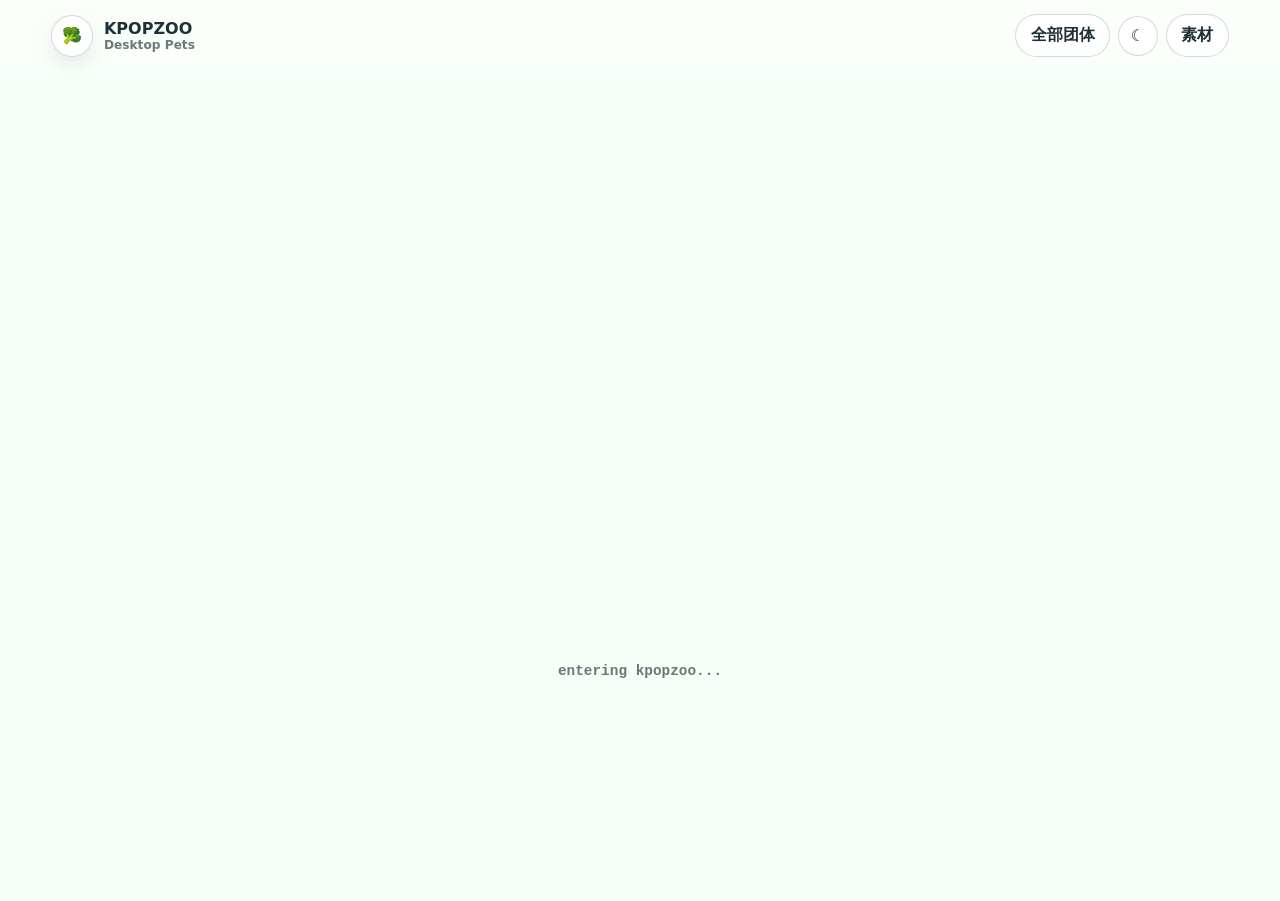
==== index.html @ ee10c5e2 "增加icon" ====
﻿<!doctype html>
<html lang="zh-CN">
  <head>
    <meta charset="utf-8">
    <meta name="viewport" content="width=device-width, initial-scale=1">
    <title>KPOPZOO Desktop Pets</title>
    <meta
      name="description"
      content="KPOPZOO 桌宠合集下载页，集中下载 Windows 与 macOS 版本。"
    >
    <link rel="icon" href="favicon.svg" type="image/svg+xml">
    <link rel="stylesheet" href="styles.css">
  </head>
  <body>
    <header class="site-header">
      <a class="brand" href="#/home" aria-label="KPOPZOO 首页">
        <span class="brand-mark" data-site-broccoli aria-hidden="true">🥦</span>
        <span>
          <strong>KPOPZOO</strong>
          <small>Desktop Pets</small>
        </span>
      </a>
      <nav class="top-nav" aria-label="页面导航">
        <button class="nav-button" type="button" data-route="#/groups">全部团体</button>
        <button class="icon-button" type="button" id="colorModeToggle" aria-label="切换日夜模式">
          <span aria-hidden="true">☾</span>
        </button>
        <button class="nav-button" type="button" id="privacyButton">素材</button>
      </nav>
    </header>

    <main id="appRoot" class="app-root" aria-live="polite">
    </main>

    <dialog class="message-dialog" id="messageDialog" aria-labelledby="dialogTitle">
      <div class="dialog-card">
        <button class="dialog-close" type="button" id="dialogClose" aria-label="关闭弹窗">×</button>
        <p class="dialog-title" id="dialogTitle">提示</p>
        <p class="dialog-body" id="dialogBody">请查看说明。</p>
      </div>
    </dialog>

    <dialog class="usage-dialog" id="usageDialog" aria-labelledby="usageDialogTitle">
      <div class="usage-dialog-card">
        <button class="dialog-close" type="button" id="usageDialogClose" aria-label="关闭弹窗">×</button>
        <p class="dialog-title" id="usageDialogTitle">使用说明</p>
        <article class="usage-dialog-body" id="usageDialogBody"></article>
      </div>
    </dialog>

    <script src="app.js?v=20260805-enhypen"></script>
  </body>
</html>
---- styles.css ----
:root {
  color-scheme: light dark;
  --font-cn: -apple-system, BlinkMacSystemFont, "SF Pro Display", "SF Pro Text", "Microsoft YaHei UI", "Microsoft YaHei", "PingFang SC", "Noto Sans CJK SC", "Source Han Sans SC", system-ui, sans-serif;
  --font-display: -apple-system, BlinkMacSystemFont, "SF Pro Display", "Microsoft YaHei UI", "Microsoft YaHei", "PingFang SC", system-ui, sans-serif;
  --font-mono: "SFMono-Regular", Consolas, "Liberation Mono", monospace;
  --page-bg: #f5fff8;
  --page-text: #1f2f38;
  --surface: #fcfff9;
  --device-shell: #c9e5d8;
  --screen-bg: #f6fbff;
  --accent: #7aa7e8;
  --card-bg: rgba(255, 255, 255, 0.72);
  --muted: color-mix(in srgb, var(--page-text), transparent 35%);
  --line: color-mix(in srgb, var(--page-text), transparent 82%);
  --shadow: 0 26px 70px rgba(20, 26, 30, 0.16);
  --radius: 24px;
}

* {
  box-sizing: border-box;
}

html {
  min-height: 100%;
}

body {
  min-height: 100vh;
  margin: 0;
  background: var(--page-bg);
  color: var(--page-text);
  font-family: var(--font-cn);
  font-weight: 800;
  transition:
    background-color 180ms ease,
    color 180ms ease;
}

body[data-color-mode="dark"] {
  --muted: color-mix(in srgb, var(--page-text), transparent 28%);
  --line: color-mix(in srgb, var(--page-text), transparent 76%);
}

button,
a {
  color: inherit;
  font: inherit;
}

a {
  text-decoration: none;
}

button {
  cursor: pointer;
}

button:focus-visible,
a:focus-visible {
  outline: 3px solid color-mix(in srgb, var(--accent), white 20%);
  outline-offset: 4px;
}

h1,
h2,
h3,
p {
  margin-top: 0;
}

.site-header {
  position: sticky;
  top: 0;
  z-index: 20;
  display: flex;
  align-items: center;
  justify-content: space-between;
  gap: 1rem;
  padding: 0.9rem clamp(1rem, 4vw, 4rem);
  border-bottom: 1px solid color-mix(in srgb, var(--surface), transparent 20%);
  background: color-mix(in srgb, var(--surface), transparent 18%);
  backdrop-filter: blur(18px);
}

.brand,
.top-nav {
  display: flex;
  align-items: center;
}

.brand {
  gap: 0.7rem;
}

.brand-mark {
  display: grid;
  width: 2.6rem;
  height: 2.6rem;
  place-items: center;
  border: 1px solid var(--line);
  border-radius: 50%;
  background: var(--card-bg);
  box-shadow: 0 10px 22px rgba(0, 0, 0, 0.08);
}

.brand strong,
.brand small {
  display: block;
}

.brand strong {
  font-family: var(--font-display);
  font-weight: 900;
}

.brand small {
  color: var(--muted);
  font-size: 0.76rem;
  font-weight: 800;
}

.top-nav {
  gap: 0.5rem;
}

.nav-button,
.icon-button,
.text-link,
.primary-action,
.usage-link {
  border: 1px solid var(--line);
  border-radius: 999px;
  background: var(--card-bg);
  color: var(--page-text);
  font-weight: 800;
}

.nav-button {
  min-height: 2.5rem;
  padding: 0.62rem 0.9rem;
}

.icon-button {
  display: grid;
  width: 2.5rem;
  height: 2.5rem;
  place-items: center;
  padding: 0;
}

.app-root {
  width: min(1480px, calc(100% - clamp(1.2rem, 4vw, 4.5rem)));
  margin: 0 auto;
}

.splash-view {
  display: grid;
  min-height: calc(100vh - 4.5rem);
  place-items: center;
  align-content: center;
  gap: 1rem;
}

.splash-broccoli {
  display: grid;
  width: min(52vw, 23rem);
  aspect-ratio: 1;
  place-items: center;
  animation: splashSpin 2300ms cubic-bezier(0.22, 1, 0.36, 1) forwards;
  filter: drop-shadow(0 32px 38px rgba(20, 30, 20, 0.2));
  perspective: 900px;
}

.splash-broccoli-asset,
.home-broccoli-asset {
  display: block;
  font-size: clamp(6rem, 26vw, 17rem);
  line-height: 1;
}

.splash-view p {
  color: var(--muted);
  font-family: var(--font-mono);
  font-size: 0.9rem;
  letter-spacing: 0;
}

.home-view {
  position: relative;
  display: grid;
  grid-template-columns: minmax(18rem, 0.8fr) minmax(20rem, 1fr);
  gap: clamp(2rem, 6vw, 5rem);
  min-height: calc(100vh - 5rem);
  align-items: center;
  padding: clamp(2rem, 5vw, 4.5rem) 0 2.5rem;
  overflow: hidden;
}

.home-copy {
  position: relative;
  z-index: 2;
}

.home-copy h1,
.group-select-view h1,
.group-detail-view h1 {
  margin-bottom: clamp(1.4rem, 3vw, 2rem);
  font-family: var(--font-display);
  font-weight: 900;
  letter-spacing: 0;
  line-height: 0.88;
}

.home-copy h1 {
  font-size: clamp(4.5rem, 13vw, 12rem);
}

.home-copy h1 span {
  display: block;
}

.primary-action {
  min-height: 3.35rem;
  padding: 0.85rem 1.25rem;
  background: var(--page-text);
  color: var(--surface);
  box-shadow: 0 16px 34px rgba(0, 0, 0, 0.16);
}

.home-stage {
  position: relative;
  min-height: clamp(28rem, 52vw, 48rem);
}

.home-broccoli {
  position: absolute;
  inset: 3% 4% auto auto;
  z-index: 2;
  transform: rotate(8deg);
}

.home-broccoli-asset {
  animation: floatSoft 5.4s ease-in-out infinite;
}

.home-collage {
  position: absolute;
  inset: 0;
}

.collage-item {
  position: absolute;
  display: grid;
  place-items: center;
  border: 1px solid var(--line);
  background: var(--card-bg);
  box-shadow: var(--shadow);
  color: var(--muted);
  font-family: var(--font-mono);
  font-size: 0.8rem;
  text-transform: uppercase;
  transform: rotate(var(--r, -4deg));
  animation: collageIn 540ms ease both;
}

.home-paper-01 {
  --r: -9deg;
  top: 14%;
  left: 9%;
  width: 42%;
  height: 34%;
  border-radius: 6px;
}

.home-paper-02 {
  --r: 6deg;
  right: 8%;
  bottom: 10%;
  width: 46%;
  height: 32%;
  border-radius: 6px;
}

.home-photo-01 {
  --r: 3deg;
  left: 0;
  bottom: 19%;
  width: 40%;
  height: 32%;
  border: 10px solid color-mix(in srgb, var(--surface), white 42%);
  border-bottom-width: 30px;
  border-radius: 4px;
}

.home-tape-01 {
  --r: -15deg;
  top: 10%;
  right: 20%;
  width: 28%;
  height: 2.2rem;
  background: color-mix(in srgb, var(--accent), transparent 38%);
}

.home-stamp-01 {
  --r: 10deg;
  right: 2%;
  top: 28%;
  width: 9.5rem;
  min-height: 4.2rem;
  border-radius: 2px;
}

.view-topline {
  display: flex;
  align-items: center;
  justify-content: space-between;
  gap: 1rem;
  margin: clamp(1.5rem, 4vw, 3rem) 0 1rem;
}

.text-link {
  padding: 0.6rem 0.9rem;
}

.group-select-view h1 {
  font-size: clamp(3.2rem, 10vw, 8.5rem);
}

.selector-grid {
  display: grid;
  grid-template-columns: repeat(5, minmax(0, 1fr));
  gap: clamp(0.8rem, 2vw, 1.4rem);
  padding-bottom: 3rem;
}

.selector-card {
  position: relative;
  display: grid;
  min-height: clamp(10rem, 18vw, 16rem);
  place-items: center;
  border: 0;
  background: transparent;
  isolation: isolate;
}

.selector-logo {
  display: grid;
  width: clamp(6.5rem, 12vw, 12rem);
  aspect-ratio: 1;
  place-items: center;
  background: transparent;
  filter: drop-shadow(0 18px 18px rgba(0, 0, 0, 0.14));
  transform: scale(var(--selector-scale)) rotate(var(--selector-rotation));
  animation: floatSoft 4.4s ease-in-out infinite;
  animation-delay: var(--selector-delay);
  overflow: hidden;
}

.selector-logo-asset {
  display: grid;
  width: 86%;
  height: 86%;
  place-items: center;
  border: 1px solid var(--line);
  border-radius: 28%;
  background:
    linear-gradient(145deg, color-mix(in srgb, var(--accent), white 35%), color-mix(in srgb, var(--surface), transparent 8%));
  color: var(--surface);
  font-family: var(--font-display);
  font-size: clamp(1.35rem, 3.2vw, 3rem);
  font-weight: 900;
  line-height: 0.92;
  text-align: center;
  text-transform: uppercase;
}

img.selector-logo-asset {
  width: 100%;
  height: 100%;
  border: 0;
  border-radius: 0;
  background: transparent;
  object-fit: contain;
  padding: 0;
}

.selector-label {
  position: absolute;
  bottom: 14%;
  left: 50%;
  z-index: 2;
  min-width: 62%;
  max-width: 92%;
  border: 1px solid var(--line);
  border-radius: 10px;
  background: color-mix(in srgb, var(--surface), white 24%);
  box-shadow: 0 10px 18px rgba(0, 0, 0, 0.12);
  font-size: clamp(0.86rem, 1.5vw, 1.05rem);
  font-weight: 900;
  padding: 0.5rem 0.7rem;
  text-align: center;
  transform: translateX(-50%) rotate(calc(var(--selector-rotation) * -0.45));
}

.group-detail-view h1 {
  font-size: clamp(4rem, 10vw, 10rem);
}

.detail-layout {
  display: grid;
  grid-template-columns: minmax(0, 1.45fr) minmax(30rem, 0.95fr);
  gap: clamp(1.2rem, 3vw, 2.2rem);
  align-items: start;
  padding-bottom: 3rem;
}

.preview-column {
  min-width: 0;
}

.device-shell {
  position: relative;
  width: min(100%, 58rem);
  min-height: clamp(27rem, 50vw, 43rem);
  margin: 0 auto;
  border: 1px solid color-mix(in srgb, var(--page-text), transparent 78%);
  border-radius: 34px 34px 28px 28px;
  background:
    linear-gradient(145deg, color-mix(in srgb, var(--device-shell), white 22%), var(--device-shell)),
    repeating-linear-gradient(90deg, transparent 0 12px, rgba(255, 255, 255, 0.14) 12px 13px);
  box-shadow: var(--shadow);
  overflow: hidden;
}

.device-shell[data-device="house-window"] {
  border-radius: 48px 48px 18px 18px;
  clip-path: polygon(50% 0, 100% 18%, 100% 100%, 0 100%, 0 18%);
}

.device-shell[data-device="media-machine"],
.device-shell[data-device="archive-console"] {
  border-radius: 18px;
}

.device-shell[data-device="translucent-windows"],
.device-shell[data-device="clear-summer"] {
  background:
    linear-gradient(145deg, color-mix(in srgb, var(--device-shell), white 55%), color-mix(in srgb, var(--device-shell), transparent 18%));
  backdrop-filter: blur(10px);
}

.device-shell-image {
  position: absolute;
  inset: 0;
  width: 100%;
  height: 100%;
  object-fit: contain;
}

.device-decoration {
  position: absolute;
  top: 1rem;
  left: 1.2rem;
  display: flex;
  gap: 0.45rem;
}

.device-decoration::before,
.device-decoration::after {
  display: block;
  width: 0.78rem;
  height: 0.78rem;
  border-radius: 50%;
  background: color-mix(in srgb, var(--accent), white 20%);
  content: "";
}

.device-screen {
  position: absolute;
  left: var(--screen-x);
  top: var(--screen-y);
  width: var(--screen-w);
  height: var(--screen-h);
  border: 2px solid color-mix(in srgb, var(--page-text), transparent 65%);
  border-radius: 18px;
  background: var(--screen-bg);
  box-shadow: inset 0 0 0 8px rgba(255, 255, 255, 0.16);
  overflow: hidden;
}

.device-controls {
  position: absolute;
  right: 8%;
  bottom: 20%;
  display: grid;
  gap: 0.45rem;
}

.device-controls span {
  width: 1rem;
  height: 1rem;
  border: 1px solid var(--line);
  border-radius: 50%;
  background: var(--surface);
}

.device-keyboard {
  position: absolute;
  left: 16%;
  right: 16%;
  bottom: 5%;
  display: grid;
  grid-template-columns: repeat(12, 1fr);
  gap: 0.35rem;
}

.device-keyboard span {
  height: 0.72rem;
  border-radius: 4px;
  background: color-mix(in srgb, var(--page-text), transparent 82%);
}

.desktop-preview,
.desktop-layer {
  position: absolute;
  inset: 0;
}

.desktop-preview {
  background:
    linear-gradient(135deg, rgba(255, 255, 255, 0.22), transparent),
    radial-gradient(circle at 20% 25%, color-mix(in srgb, var(--accent), transparent 66%), transparent 26%),
    var(--screen-bg);
}

.desktop-wallpaper {
  width: 100%;
  height: 100%;
  object-fit: cover;
}

.music-player {
  position: absolute;
  top: 8%;
  right: 7%;
  z-index: 4;
  display: grid;
  width: clamp(3.7rem, 8vw, 5.6rem);
  aspect-ratio: 1;
  place-items: center;
  border: 1px solid var(--line);
  border-radius: 50%;
  background: color-mix(in srgb, var(--surface), transparent 8%);
  box-shadow: 0 12px 22px rgba(0, 0, 0, 0.12);
}

.music-player img,
.disc-face {
  display: block;
  width: 78%;
  aspect-ratio: 1;
  border-radius: 50%;
}

.disc-face {
  border: 0.72rem solid color-mix(in srgb, var(--page-text), transparent 28%);
  background:
    radial-gradient(circle, var(--surface) 0 13%, transparent 14%),
    conic-gradient(from 0deg, var(--accent), color-mix(in srgb, var(--accent), white 35%), var(--accent));
}

.music-player.is-playing .disc-face,
.music-player.is-playing img {
  animation: spin 1300ms linear infinite;
}

.desktop-decoration {
  position: absolute;
  z-index: 2;
  border: 1px solid var(--line);
  border-radius: 10px;
  background: color-mix(in srgb, var(--surface), transparent 10%);
  box-shadow: 0 10px 18px rgba(0, 0, 0, 0.1);
  font-family: var(--font-mono);
  font-size: clamp(0.65rem, 1.2vw, 0.86rem);
  padding: 0.35rem 0.5rem;
}

.desktop-decoration.spark {
  border-radius: 50%;
  color: var(--accent);
  font-family: var(--font-display);
  font-size: 1.6rem;
  padding: 0.2rem 0.45rem;
}

.app-logo {
  position: absolute;
  left: 6%;
  bottom: 7%;
  display: grid;
  width: clamp(2.6rem, 6vw, 4rem);
  aspect-ratio: 1;
  place-items: center;
  border: 1px solid var(--line);
  border-radius: 12px;
  background: color-mix(in srgb, var(--surface), white 16%);
  box-shadow: 0 10px 18px rgba(0, 0, 0, 0.12);
  font-family: var(--font-mono);
  font-weight: 900;
}

.pet-preview {
  position: absolute;
  left: var(--pet-x);
  top: var(--pet-y);
  z-index: 5;
  width: var(--pet-width);
  aspect-ratio: 1;
  border: 0;
  background: transparent;
  padding: 0;
  transform: translate(-50%, -50%);
  transition:
    left 520ms cubic-bezier(0.22, 1, 0.36, 1),
    top 520ms cubic-bezier(0.22, 1, 0.36, 1);
}

.pet-preview img {
  width: 100%;
  height: 100%;
  object-fit: contain;
}

.css-pet {
  position: relative;
  display: block;
  width: 100%;
  aspect-ratio: 1;
  border: 2px solid color-mix(in srgb, var(--page-text), transparent 38%);
  border-radius: 42% 48% 45% 52%;
  background:
    radial-gradient(circle at 35% 38%, var(--page-text) 0 4%, transparent 5%),
    radial-gradient(circle at 62% 38%, var(--page-text) 0 4%, transparent 5%),
    color-mix(in srgb, var(--accent), white 48%);
  box-shadow: 0 14px 18px rgba(0, 0, 0, 0.12);
}

.css-pet::before,
.css-pet::after {
  position: absolute;
  bottom: -7%;
  width: 22%;
  height: 18%;
  border-radius: 50%;
  background: inherit;
  content: "";
}

.css-pet::before {
  left: 20%;
}

.css-pet::after {
  right: 20%;
}

.pet-preview.is-bouncing {
  animation: petBounce 520ms ease;
}

.pet-preview.is-jumping {
  animation: petJump 560ms ease;
}

.pet-reaction {
  position: absolute;
  left: calc(var(--pet-x, 45%) + 3rem);
  top: calc(var(--pet-y, 58%) - 3rem);
  z-index: 6;
  color: var(--accent);
  font-size: 1.6rem;
  font-weight: 900;
  opacity: 0;
  transform: translateY(0.5rem);
}

.pet-reaction.is-visible {
  animation: reactionPop 900ms ease forwards;
}

.download-panel {
  border: 1px solid var(--line);
  border-radius: var(--radius);
  background: var(--card-bg);
  box-shadow: var(--shadow);
  padding: clamp(1rem, 2.5vw, 1.35rem);
  min-width: 0;
}

.download-title-row {
  display: flex;
  align-items: center;
  justify-content: space-between;
  gap: 1rem;
  margin-bottom: 0.45rem;
}

.download-title-row h2 {
  margin: 0;
  font-size: clamp(1.8rem, 3vw, 2.8rem);
}

.usage-actions {
  display: flex;
  flex-wrap: wrap;
  justify-content: flex-end;
  gap: 0.45rem;
}

.usage-link {
  padding: 0.52rem 0.72rem;
  font-size: 0.82rem;
  white-space: nowrap;
}

.download-hint {
  margin-bottom: 1rem;
  color: var(--muted);
  font-size: 0.92rem;
}

.download-cards {
  display: grid;
  grid-template-columns: 1fr;
  gap: 0.62rem;
}

.download-card {
  position: relative;
  display: grid;
  min-height: 0;
  grid-template-columns: auto minmax(0, 1fr) auto;
  gap: 0.82rem;
  align-items: center;
  border: 1px solid var(--line);
  border-radius: 20px;
  background: color-mix(in srgb, var(--surface), transparent 10%);
  padding: 0.82rem 0.92rem;
  overflow: hidden;
  transition:
    transform 160ms ease,
    box-shadow 160ms ease;
}

.download-card:not(.disabled):hover {
  box-shadow: 0 16px 28px rgba(0, 0, 0, 0.13);
  transform: translateY(-2px);
}

.download-card.disabled {
  cursor: not-allowed;
  opacity: 0.56;
}

.download-icon {
  display: grid;
  width: 2.95rem;
  aspect-ratio: 1;
  place-items: center;
  border: 1px solid var(--line);
  border-radius: 14px;
  background: var(--card-bg);
  font-family: var(--font-mono);
  font-size: 0.72rem;
  font-weight: 900;
}

.download-copy strong,
.download-copy small,
.download-copy em {
  display: block;
  overflow: hidden;
  text-overflow: ellipsis;
  white-space: nowrap;
}

.download-copy strong {
  font-size: clamp(1rem, 1.5vw, 1.22rem);
  line-height: 1.2;
}

.download-copy small,
.download-copy em {
  color: var(--muted);
  font-size: clamp(0.78rem, 1vw, 0.9rem);
  font-weight: 800;
  font-style: normal;
  line-height: 1.25;
}

.download-copy small {
  display: none;
}

.download-badge,
.download-unavailable {
  position: static;
  align-self: center;
  color: var(--accent);
  font-family: var(--font-mono);
  font-size: 0.74rem;
  font-weight: 900;
}

.download-unavailable {
  color: var(--muted);
}

.version-pill {
  flex: 0 0 auto;
  border: 1px solid var(--line);
  border-radius: 999px;
  background: var(--card-bg);
  color: var(--accent);
  font-family: var(--font-mono);
  font-size: 0.88rem;
  font-weight: 900;
  padding: 0.5rem 0.8rem;
}

.mailbox-section {
  display: grid;
  grid-template-columns: auto minmax(0, 0.9fr) minmax(16rem, 1fr);
  gap: clamp(1rem, 3vw, 2rem);
  align-items: center;
  margin: 0 0 3rem;
  border: 1px solid var(--line);
  border-radius: var(--radius);
  background: var(--card-bg);
  box-shadow: var(--shadow);
  padding: clamp(1.1rem, 3vw, 1.8rem);
}

.mailbox-icon {
  display: grid;
  width: 4rem;
  aspect-ratio: 1;
  place-items: center;
  border: 1px solid var(--line);
  border-radius: 18px;
  background: var(--surface);
  color: var(--accent);
  font-size: 1.8rem;
}

.eyebrow {
  margin-bottom: 0.45rem;
  color: var(--accent);
  font-family: var(--font-mono);
  font-size: 0.76rem;
  font-weight: 900;
  text-transform: uppercase;
}

.mailbox-copy h2 {
  margin-bottom: 0.45rem;
  font-size: clamp(1.4rem, 2.4vw, 2.1rem);
}

.mailbox-copy p:not(.eyebrow),
.mailbox-note {
  margin-bottom: 0;
  color: var(--muted);
  line-height: 1.65;
  font-weight: 800;
}

.mailbox-actions {
  display: grid;
  justify-items: end;
  gap: 0.5rem;
}

.mailbox-primary {
  border-radius: 999px;
  background: var(--page-text);
  color: var(--surface);
  font-weight: 900;
  padding: 0.8rem 1.1rem;
}

.mailbox-note {
  max-width: 18rem;
  font-size: 0.82rem;
  text-align: right;
}

.message-dialog,
.usage-dialog {
  border: 0;
  background: transparent;
  color: var(--page-text);
  padding: 0;
}

.message-dialog {
  width: min(24rem, calc(100% - 2rem));
}

.usage-dialog {
  width: min(54rem, calc(100% - 2rem));
  max-height: min(78vh, 46rem);
}

.message-dialog::backdrop,
.usage-dialog::backdrop {
  background: rgba(10, 12, 14, 0.36);
  backdrop-filter: blur(6px);
}

.dialog-card,
.usage-dialog-card {
  position: relative;
  border: 1px solid var(--line);
  border-radius: 24px;
  background: var(--surface);
  box-shadow: var(--shadow);
  padding: 1.45rem;
}

.usage-dialog-card {
  display: flex;
  max-height: min(78vh, 46rem);
  flex-direction: column;
}

.dialog-close {
  position: absolute;
  top: 0.75rem;
  right: 0.75rem;
  display: grid;
  width: 2rem;
  height: 2rem;
  place-items: center;
  border: 1px solid var(--line);
  border-radius: 50%;
  background: var(--card-bg);
}

.dialog-title {
  margin: 0 2rem 0.45rem 0;
  font-size: 1.18rem;
  font-weight: 900;
}

.dialog-body,
.usage-dialog-body {
  color: var(--muted);
  line-height: 1.75;
}

.usage-dialog-body {
  margin-top: 0.75rem;
  overflow: auto;
  padding-right: 0.6rem;
}

.usage-dialog-body h2,
.usage-dialog-body h3,
.usage-dialog-body h4 {
  color: var(--page-text);
}

.usage-dialog-body img {
  display: block;
  max-width: min(100%, 42rem);
  height: auto;
  border: 1px solid var(--line);
  border-radius: 14px;
}

.usage-dialog-body code {
  border: 1px solid var(--line);
  border-radius: 7px;
  background: var(--card-bg);
  color: var(--accent);
  padding: 0.08rem 0.32rem;
}

@keyframes splashSpin {
  0% {
    opacity: 0;
    filter: blur(8px) drop-shadow(0 32px 38px rgba(20, 30, 20, 0.2));
    transform: scale(0.72) rotate(-80deg);
  }
  70% {
    opacity: 1;
    filter: blur(0) drop-shadow(0 32px 38px rgba(20, 30, 20, 0.2));
    transform: scale(1.05) rotate(340deg);
  }
  100% {
    opacity: 0;
    transform: scale(1.18) rotate(420deg);
  }
}

@keyframes floatSoft {
  0%,
  100% {
    transform: translateY(0);
  }
  50% {
    transform: translateY(-0.8rem);
  }
}

@keyframes collageIn {
  from {
    opacity: 0;
    transform: translateY(1rem) rotate(var(--r, -4deg));
  }
  to {
    opacity: 1;
    transform: translateY(0) rotate(var(--r, -4deg));
  }
}

@keyframes spin {
  to {
    transform: rotate(360deg);
  }
}

@keyframes petBounce {
  40% {
    transform: translate(-50%, -62%);
  }
}

@keyframes petJump {
  50% {
    transform: translate(-50%, -78%) scale(1.05);
  }
}

@keyframes reactionPop {
  0% {
    opacity: 0;
    transform: translateY(0.5rem);
  }
  25% {
    opacity: 1;
  }
  100% {
    opacity: 0;
    transform: translateY(-1.5rem);
  }
}

@media (max-width: 1080px) {
  .selector-grid {
    grid-template-columns: repeat(3, minmax(0, 1fr));
  }

  .detail-layout {
    grid-template-columns: 1fr;
  }

  .device-shell {
    width: min(100%, 48rem);
  }
}

@media (max-width: 760px) {
  .site-header {
    align-items: flex-start;
    flex-direction: column;
  }

  .home-view,
  .mailbox-section {
    grid-template-columns: 1fr;
  }

  .home-view {
    min-height: auto;
  }

  .home-stage {
    min-height: 25rem;
  }

  .selector-grid {
    grid-template-columns: repeat(2, minmax(0, 1fr));
  }

  .download-title-row,
  .mailbox-actions {
    align-items: stretch;
    justify-items: stretch;
  }

  .download-title-row {
    flex-direction: column;
  }

  .mailbox-note {
    max-width: none;
    text-align: left;
  }
}

@media (max-width: 480px) {
  .app-root {
    width: min(100% - 1rem, 1480px);
  }

  .top-nav {
    flex-wrap: wrap;
  }

  .home-copy h1 {
    font-size: clamp(4rem, 24vw, 6.6rem);
  }

  .group-select-view h1,
  .group-detail-view h1 {
    font-size: clamp(3.2rem, 18vw, 5.6rem);
  }

  .download-card {
    grid-template-columns: auto minmax(0, 1fr);
    gap: 0.65rem;
  }

  .download-icon {
    width: 2.25rem;
  }

  .download-copy strong {
    font-size: 0.9rem;
  }

  .download-copy small,
  .download-copy em {
    font-size: 0.72rem;
  }

  .download-badge,
  .download-unavailable {
    justify-self: end;
    grid-column: 2;
  }

  .device-shell {
    min-height: 26rem;
  }
}

@media (prefers-reduced-motion: reduce) {
  *,
  *::before,
  *::after {
    animation-duration: 1ms !important;
    animation-iteration-count: 1 !important;
    scroll-behavior: auto !important;
    transition-duration: 1ms !important;
  }
}
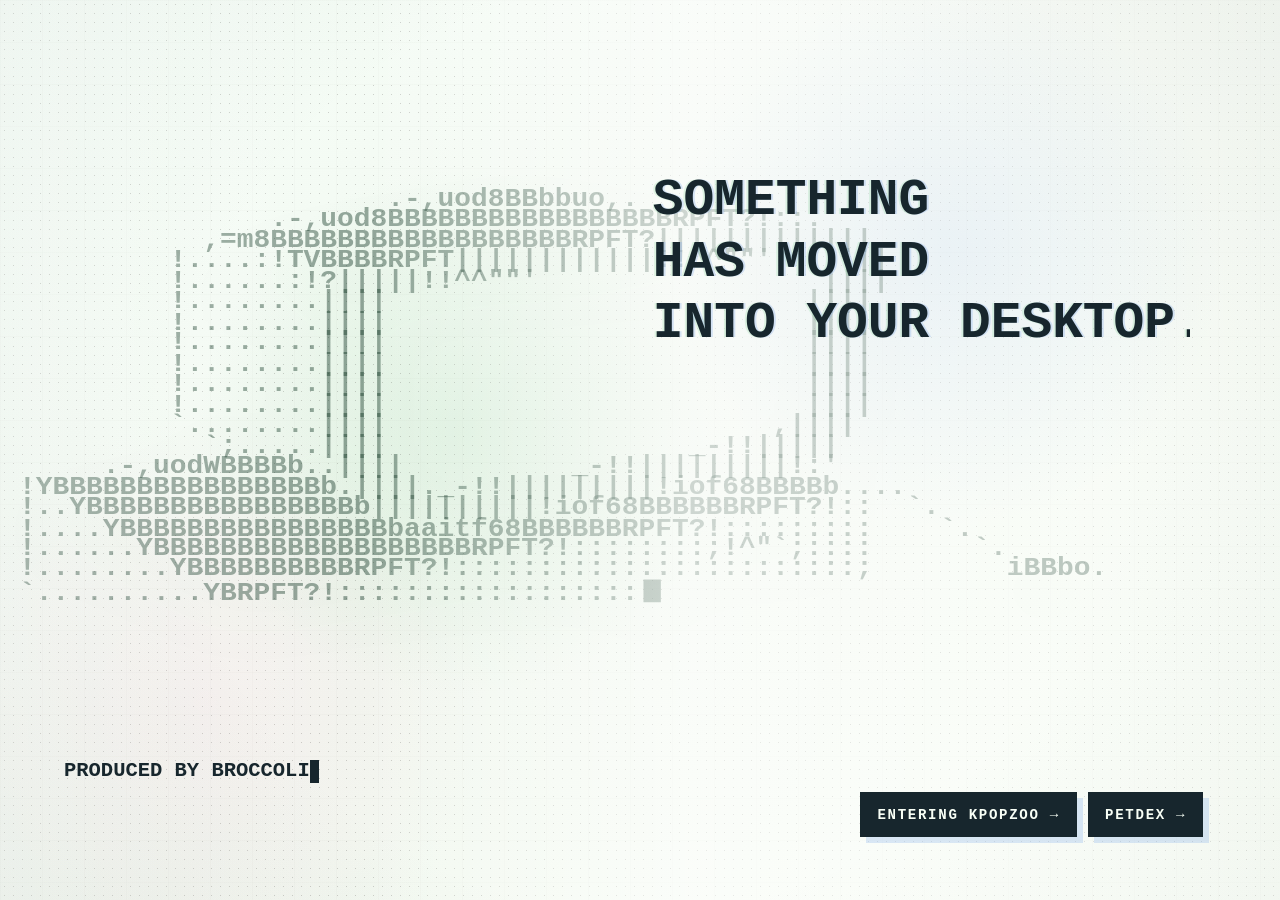
==== commit be97665f: "初步整合宠物资源" ====
--- a/index.html
+++ b/index.html
@@ -9,7 +9,7 @@
       content="KPOPZOO 桌宠合集下载页，集中下载 Windows 与 macOS 版本。"
     >
     <link rel="icon" href="favicon.svg" type="image/svg+xml">
-    <link rel="stylesheet" href="styles.css">
+    <link rel="stylesheet" href="styles.css?v=20260810-ascii-lower-1">
   </head>
   <body>
     <header class="site-header">
@@ -22,9 +22,6 @@
       </a>
       <nav class="top-nav" aria-label="页面导航">
         <button class="nav-button" type="button" data-route="#/groups">全部团体</button>
-        <button class="icon-button" type="button" id="colorModeToggle" aria-label="切换日夜模式">
-          <span aria-hidden="true">☾</span>
-        </button>
         <button class="nav-button" type="button" id="privacyButton">素材</button>
       </nav>
     </header>
@@ -48,7 +45,7 @@
       </div>
     </dialog>
 
-    <script src="app.js?v=20260805-enhypen"></script>
+    <script src="app.js?v=20260810-ascii-lower-1"></script>
   </body>
 </html>
 
--- a/styles.css
+++ b/styles.css
@@ -1,5 +1,5 @@
 :root {
-  color-scheme: light dark;
+  color-scheme: light;
   --font-cn: -apple-system, BlinkMacSystemFont, "SF Pro Display", "SF Pro Text", "Microsoft YaHei UI", "Microsoft YaHei", "PingFang SC", "Noto Sans CJK SC", "Source Han Sans SC", system-ui, sans-serif;
   --font-display: -apple-system, BlinkMacSystemFont, "SF Pro Display", "Microsoft YaHei UI", "Microsoft YaHei", "PingFang SC", system-ui, sans-serif;
   --font-mono: "SFMono-Regular", Consolas, "Liberation Mono", monospace;
@@ -36,11 +36,6 @@
     color 180ms ease;
 }
 
-body[data-color-mode="dark"] {
-  --muted: color-mix(in srgb, var(--page-text), transparent 28%);
-  --line: color-mix(in srgb, var(--page-text), transparent 76%);
-}
-
 button,
 a {
   color: inherit;
@@ -82,6 +77,69 @@
   backdrop-filter: blur(18px);
 }
 
+body[data-view="home"] .site-header,
+body[data-view="group"] .site-header {
+  display: none;
+}
+
+body[data-view="group"][data-group="newjeans"] {
+  background:
+    radial-gradient(ellipse 120% 95% at 2% 62%, rgba(255, 255, 255, 0.98) 0 28%, rgba(255, 255, 255, 0.72) 38%, transparent 58%),
+    radial-gradient(circle at 88% 18%, rgba(95, 178, 255, 0.86), transparent 36%),
+    linear-gradient(118deg, #ffffff 0 18%, #eefaff 35%, #99d7ff 63%, #58aeff 100%);
+  background-attachment: fixed;
+}
+
+body[data-view="group"][data-group="boynextdoor"] {
+  background:
+    radial-gradient(ellipse 90% 70% at 8% 18%, rgba(255, 255, 255, 0.96), transparent 58%),
+    radial-gradient(circle at 88% 12%, rgba(112, 186, 255, 0.42), transparent 32%),
+    linear-gradient(135deg, #f8fcff 0%, #eaf7ff 42%, #bfe7ff 100%);
+  background-attachment: fixed;
+}
+
+body[data-view="group"][data-group="newjeans"]::before {
+  position: fixed;
+  inset: 0;
+  z-index: 0;
+  background:
+    radial-gradient(circle, rgba(48, 139, 221, 0.32) 0 24%, transparent 27%) 0 0 / 12px 12px,
+    radial-gradient(circle, rgba(255, 255, 255, 0.78) 0 20%, transparent 23%) 6px 6px / 12px 12px,
+    linear-gradient(108deg, rgba(255, 255, 255, 0.96) 0 24%, rgba(255, 255, 255, 0.45) 46%, rgba(62, 160, 245, 0.38) 100%);
+  content: "";
+  opacity: 0.88;
+  pointer-events: none;
+}
+
+body[data-view="group"][data-group="boynextdoor"]::before {
+  position: fixed;
+  inset: 0;
+  z-index: 0;
+  background: url("assets/groups/boynextdoor/pattern-icon-tile.svg?v=2") 0 0 / 142px 142px repeat;
+  content: "";
+  opacity: 0.52;
+  pointer-events: none;
+}
+
+body[data-view="group"][data-group="newjeans"]::after {
+  position: fixed;
+  inset: 0;
+  z-index: 0;
+  background:
+    radial-gradient(ellipse 85% 72% at -6% 75%, rgba(255, 255, 255, 0.96), transparent 62%),
+    linear-gradient(102deg, rgba(255, 255, 255, 0.88) 0 22%, transparent 62%);
+  content: "";
+  pointer-events: none;
+}
+
+body[data-view="group"][data-group="newjeans"] .site-header,
+body[data-view="group"][data-group="newjeans"] .app-root,
+body[data-view="group"][data-group="boynextdoor"] .site-header,
+body[data-view="group"][data-group="boynextdoor"] .app-root {
+  position: relative;
+  z-index: 1;
+}
+
 .brand,
 .top-nav {
   display: flex;
@@ -153,36 +211,229 @@
   margin: 0 auto;
 }
 
+.app-root[data-view="home"] {
+  width: 100%;
+}
+
+body[data-view="home"] .splash-view,
+body[data-view="home"] .splash-scene {
+  min-height: 100vh;
+}
+
 .splash-view {
   display: grid;
   min-height: calc(100vh - 4.5rem);
   place-items: center;
-  align-content: center;
-  gap: 1rem;
-}
-
-.splash-broccoli {
-  display: grid;
-  width: min(52vw, 23rem);
-  aspect-ratio: 1;
+  padding: 0;
+}
+
+.splash-scene {
+  --splash-ink: #17262d;
+  position: relative;
+  width: 100%;
+  min-height: calc(100vh - 4.5rem);
+  overflow: hidden;
+  background:
+    radial-gradient(circle at 36% 48%, rgba(123, 202, 141, 0.18), transparent 28%),
+    radial-gradient(circle at 74% 28%, rgba(122, 167, 232, 0.2), transparent 24%),
+    radial-gradient(circle at 16% 78%, rgba(255, 204, 224, 0.2), transparent 22%),
+    linear-gradient(135deg, #f7fff9, #f1f7ef 48%, #f9fff6);
+  color: var(--splash-ink);
+  isolation: isolate;
+}
+
+.splash-scene::before {
+  position: absolute;
+  inset: 0;
+  background-image:
+    radial-gradient(#34302b 0.6px, transparent 0.7px),
+    linear-gradient(rgba(60, 55, 48, 0.08) 1px, transparent 1px),
+    linear-gradient(90deg, rgba(60, 55, 48, 0.08) 1px, transparent 1px);
+  background-size: 9px 9px, 42px 42px, 42px 42px;
+  content: "";
+  mix-blend-mode: multiply;
+  opacity: 0.22;
+  pointer-events: none;
+}
+
+.splash-scene::after {
+  position: absolute;
+  inset: 0;
+  z-index: 1;
+  background:
+    linear-gradient(90deg, rgba(255,255,255,0.2), transparent 28%, rgba(255,255,255,0.56) 54%, rgba(255,255,255,0.28)),
+    radial-gradient(circle, transparent 58%, rgba(36, 57, 45, 0.08) 115%);
+  content: "";
+  pointer-events: none;
+}
+
+.intro-ascii-computer {
+  position: absolute;
+  left: 42%;
+  top: 44%;
+  z-index: 0;
+  width: max-content;
+  max-width: none;
+  color: rgba(20, 58, 38, 0.44);
+  filter: drop-shadow(0 18px 24px rgba(32, 94, 40, 0.08));
+  pointer-events: none;
+  transform: translate(-50%, -50%) scaleX(1.58) scaleY(1.42);
+  user-select: none;
+}
+
+.intro-ascii-frame,
+.intro-ascii-kaomoji {
+  margin: 0;
+  font-family: var(--font-mono);
+  font-weight: 900;
+  letter-spacing: 0;
+  white-space: pre;
+}
+
+.intro-ascii-frame {
+  font-size: clamp(0.66rem, 1.38vw, 1.52rem);
+  line-height: 0.82;
+}
+
+.intro-ascii-kaomoji {
+  position: absolute;
+  left: 48%;
+  top: 20%;
+  color: rgba(12, 20, 24, 0.82);
+  font-size: clamp(0.5rem, 1.08vw, 1.22rem);
+  line-height: 0.84;
+  text-align: center;
+  text-shadow: 1px 0 0 rgba(12, 20, 24, 0.18);
+  transform: translate(-50%, 0) scaleX(1.04);
+}
+
+.intro-ascii-frame::after,
+.intro-ascii-kaomoji::after {
+  display: inline-block;
+  width: 0.62em;
+  height: 0.92em;
+  margin-left: 0.2em;
+  background: currentColor;
+  content: "";
+  vertical-align: -0.12em;
+  animation: asciiCursorBlink 720ms steps(2, end) infinite;
+}
+
+.intro-ascii-frame[data-typing="done"]::after,
+.intro-ascii-frame[data-typing="waiting"]::after,
+.intro-ascii-kaomoji[data-typing="done"]::after,
+.intro-ascii-kaomoji[data-typing="waiting"]::after {
+  display: none;
+}
+
+.intro-copy,
+.intro-produced,
+.intro-actions {
+  position: absolute;
+  z-index: 10;
+}
+
+.intro-copy {
+  right: clamp(2rem, 7vw, 6rem);
+  top: clamp(7rem, 20vh, 11rem);
+  display: grid;
+  gap: clamp(0.4rem, 1vw, 0.78rem);
+  width: min(36rem, 42vw);
+  color: var(--splash-ink);
+  text-transform: uppercase;
+}
+
+.intro-line {
+  --chars: 9;
+  width: 0;
+  max-width: max-content;
+  margin: 0;
+  overflow: hidden;
+  font-family: var(--font-mono);
+  font-size: clamp(2rem, 4vw, 3.55rem);
+  font-weight: 900;
+  letter-spacing: 0;
+  line-height: 0.96;
+  text-shadow:
+    2px 0 0 rgba(122, 167, 232, 0.28),
+    -2px 0 0 rgba(126, 214, 150, 0.22);
+  white-space: nowrap;
+  animation: typingLine 620ms steps(var(--chars)) forwards;
+}
+
+.intro-line-01 {
+  --chars: 9;
+  animation-delay: 420ms;
+}
+
+.intro-line-02 {
+  --chars: 9;
+  animation-delay: 1120ms;
+}
+
+.intro-line-03 {
+  --chars: 18;
+  position: relative;
+  animation-delay: 1820ms;
+}
+
+.intro-line-03::after {
+  display: inline-block;
+  width: 0.5em;
+  height: 0.82em;
+  margin-left: 0.14em;
+  background: var(--splash-ink);
+  content: "";
+  vertical-align: -0.08em;
+  animation: cursorBlink 760ms steps(2, end) infinite;
+}
+
+.intro-produced {
+  left: clamp(1.4rem, 5vw, 5rem);
+  bottom: clamp(6rem, 13vh, 8rem);
+  width: 0;
+  max-width: max-content;
+  margin: 0;
+  overflow: hidden;
+  border-right: 0.48em solid var(--splash-ink);
+  font-family: var(--font-mono);
+  font-size: clamp(0.92rem, 1.6vw, 1.45rem);
+  font-weight: 900;
+  letter-spacing: 0;
+  line-height: 1.1;
+  text-transform: uppercase;
+  white-space: nowrap;
+  animation:
+    typingLine 900ms 2520ms steps(20) forwards,
+    cursorBorderBlink 760ms 2520ms steps(2, end) infinite;
+}
+
+.intro-actions {
+  right: clamp(1.4rem, 6vw, 5rem);
+  bottom: clamp(2rem, 7vh, 4rem);
+  display: flex;
+  flex-wrap: wrap;
+  gap: 0.7rem;
+}
+
+.intro-action {
+  display: inline-grid;
+  min-height: 2.8rem;
   place-items: center;
-  animation: splashSpin 2300ms cubic-bezier(0.22, 1, 0.36, 1) forwards;
-  filter: drop-shadow(0 32px 38px rgba(20, 30, 20, 0.2));
-  perspective: 900px;
-}
-
-.splash-broccoli-asset,
-.home-broccoli-asset {
-  display: block;
-  font-size: clamp(6rem, 26vw, 17rem);
-  line-height: 1;
-}
-
-.splash-view p {
-  color: var(--muted);
+  border: 1px solid rgba(23, 38, 45, 0.82);
+  background: var(--splash-ink);
+  box-shadow: 6px 6px 0 rgba(122, 167, 232, 0.26);
+  color: #f8fff6;
   font-family: var(--font-mono);
-  font-size: 0.9rem;
-  letter-spacing: 0;
+  font-size: clamp(0.82rem, 1.1vw, 1rem);
+  font-weight: 900;
+  letter-spacing: 0.12em;
+  text-transform: uppercase;
+  padding: 0.74rem 1rem;
+}
+
+.intro-action:hover {
+  transform: translateY(-1px);
 }
 
 .home-view {
@@ -202,8 +453,7 @@
 }
 
 .home-copy h1,
-.group-select-view h1,
-.group-detail-view h1 {
+.group-select-view h1 {
   margin-bottom: clamp(1.4rem, 3vw, 2rem);
   font-family: var(--font-display);
   font-weight: 900;
@@ -402,11 +652,31 @@
   transform: translateX(-50%) rotate(calc(var(--selector-rotation) * -0.45));
 }
 
-.group-detail-view h1 {
-  font-size: clamp(4rem, 10vw, 10rem);
+.group-detail-view h1,
+.group-typed-title {
+  min-height: clamp(3.9rem, 8vw, 7.8rem);
+  margin: 0.16em 0 0.34em;
+  font-family: var(--font-mono);
+  font-size: clamp(3.1rem, 7.2vw, 7.2rem);
+  font-weight: 900;
+  letter-spacing: 0;
+  line-height: 0.9;
+  white-space: nowrap;
+}
+
+.group-typed-title::after {
+  display: inline-block;
+  width: 0.16em;
+  height: 0.76em;
+  margin-left: 0.1em;
+  background: currentColor;
+  content: "";
+  vertical-align: -0.05em;
+  animation: cursorBlink 760ms steps(2, end) infinite;
 }
 
 .detail-layout {
+  --preview-panel-h: clamp(18rem, 32vw, 28rem);
   display: grid;
   grid-template-columns: minmax(0, 1.45fr) minmax(30rem, 0.95fr);
   gap: clamp(1.2rem, 3vw, 2.2rem);
@@ -449,6 +719,30 @@
   backdrop-filter: blur(10px);
 }
 
+.preview-column .device-shell {
+  width: min(100%, 43rem);
+  min-height: var(--preview-panel-h);
+  border: 0;
+  background: transparent;
+  box-shadow: none;
+  clip-path: none;
+  overflow: visible;
+}
+
+.preview-column .device-decoration,
+.preview-column .device-controls,
+.preview-column .device-keyboard {
+  display: none;
+}
+
+.preview-column .device-screen {
+  position: relative;
+  left: auto;
+  top: auto;
+  width: 100%;
+  height: var(--preview-panel-h);
+}
+
 .device-shell-image {
   position: absolute;
   inset: 0;
@@ -528,50 +822,21 @@
 
 .desktop-preview {
   background:
-    linear-gradient(135deg, rgba(255, 255, 255, 0.22), transparent),
-    radial-gradient(circle at 20% 25%, color-mix(in srgb, var(--accent), transparent 66%), transparent 26%),
+    linear-gradient(145deg, rgba(255, 255, 255, 0.28), transparent 55%),
+    radial-gradient(circle at 20% 22%, color-mix(in srgb, var(--accent), transparent 74%), transparent 30%),
     var(--screen-bg);
 }
 
 .desktop-wallpaper {
+  position: relative;
+  z-index: 0;
   width: 100%;
   height: 100%;
   object-fit: cover;
 }
 
-.music-player {
-  position: absolute;
-  top: 8%;
-  right: 7%;
-  z-index: 4;
-  display: grid;
-  width: clamp(3.7rem, 8vw, 5.6rem);
-  aspect-ratio: 1;
-  place-items: center;
-  border: 1px solid var(--line);
-  border-radius: 50%;
-  background: color-mix(in srgb, var(--surface), transparent 8%);
-  box-shadow: 0 12px 22px rgba(0, 0, 0, 0.12);
-}
-
-.music-player img,
-.disc-face {
-  display: block;
-  width: 78%;
-  aspect-ratio: 1;
-  border-radius: 50%;
-}
-
-.disc-face {
-  border: 0.72rem solid color-mix(in srgb, var(--page-text), transparent 28%);
-  background:
-    radial-gradient(circle, var(--surface) 0 13%, transparent 14%),
-    conic-gradient(from 0deg, var(--accent), color-mix(in srgb, var(--accent), white 35%), var(--accent));
-}
-
-.music-player.is-playing .disc-face,
-.music-player.is-playing img {
-  animation: spin 1300ms linear infinite;
+.desktop-layer {
+  z-index: 1;
 }
 
 .desktop-decoration {
@@ -586,7 +851,32 @@
   padding: 0.35rem 0.5rem;
 }
 
+.desktop-decoration.paper {
+  width: clamp(9rem, 24vw, 18rem);
+  height: clamp(5.4rem, 15vw, 10.5rem);
+  border-radius: 4px;
+  padding: 0;
+}
+
+.desktop-decoration.paper-back {
+  z-index: 1;
+  background: color-mix(in srgb, var(--device-shell), white 14%);
+  transform: rotate(6deg);
+}
+
+.desktop-decoration.paper-front {
+  z-index: 2;
+  background: color-mix(in srgb, var(--surface), transparent 5%);
+  transform: rotate(-8deg);
+}
+
+.desktop-decoration.note {
+  z-index: 6;
+  transform: rotate(-4deg);
+}
+
 .desktop-decoration.spark {
+  z-index: 7;
   border-radius: 50%;
   color: var(--accent);
   font-family: var(--font-display);
@@ -596,40 +886,71 @@
 
 .app-logo {
   position: absolute;
-  left: 6%;
-  bottom: 7%;
-  display: grid;
-  width: clamp(2.6rem, 6vw, 4rem);
+  left: 7%;
+  bottom: 8%;
+  z-index: 8;
+  display: grid;
+  width: clamp(3rem, 7vw, 4.6rem);
   aspect-ratio: 1;
   place-items: center;
-  border: 1px solid var(--line);
-  border-radius: 12px;
-  background: color-mix(in srgb, var(--surface), white 16%);
-  box-shadow: 0 10px 18px rgba(0, 0, 0, 0.12);
+  border: 0;
+  background: transparent;
+  cursor: pointer;
+  filter: drop-shadow(0 12px 12px rgba(0, 0, 0, 0.13));
   font-family: var(--font-mono);
   font-weight: 900;
+  padding: 0;
+  transform: rotate(-5deg);
+}
+
+.app-logo-asset {
+  display: grid;
+  width: 100%;
+  height: 100%;
+  place-items: center;
+}
+
+img.app-logo-asset {
+  object-fit: contain;
 }
 
 .pet-preview {
   position: absolute;
   left: var(--pet-x);
   top: var(--pet-y);
-  z-index: 5;
-  width: var(--pet-width);
+  z-index: var(--pet-z);
+  width: calc(var(--pet-width) * var(--pet-scale, 1));
   aspect-ratio: 1;
   border: 0;
   background: transparent;
   padding: 0;
-  transform: translate(-50%, -50%);
+  touch-action: none;
+  transform: translate(-50%, -50%) rotate(var(--pet-rotation));
   transition:
     left 520ms cubic-bezier(0.22, 1, 0.36, 1),
-    top 520ms cubic-bezier(0.22, 1, 0.36, 1);
+    top 520ms cubic-bezier(0.22, 1, 0.36, 1),
+    filter 160ms ease,
+    transform 160ms ease;
+  user-select: none;
+}
+
+.pet-playground {
+  position: absolute;
+  inset: 0;
+  z-index: 6;
+}
+
+.pet-preview.is-dragging {
+  filter: drop-shadow(0 18px 18px rgba(0, 0, 0, 0.18));
+  transform: translate(-50%, -50%) rotate(var(--pet-rotation)) scale(1.04);
+  transition: none;
 }
 
 .pet-preview img {
   width: 100%;
   height: 100%;
   object-fit: contain;
+  filter: drop-shadow(0 18px 18px rgba(0, 0, 0, 0.14));
 }
 
 .css-pet {
@@ -690,11 +1011,14 @@
 }
 
 .download-panel {
+  display: grid;
+  height: var(--preview-panel-h);
+  grid-template-rows: auto auto minmax(0, 1fr);
   border: 1px solid var(--line);
   border-radius: var(--radius);
   background: var(--card-bg);
   box-shadow: var(--shadow);
-  padding: clamp(1rem, 2.5vw, 1.35rem);
+  padding: clamp(0.9rem, 1.8vw, 1.15rem);
   min-width: 0;
 }
 
@@ -703,12 +1027,12 @@
   align-items: center;
   justify-content: space-between;
   gap: 1rem;
-  margin-bottom: 0.45rem;
+  margin-bottom: 0.32rem;
 }
 
 .download-title-row h2 {
   margin: 0;
-  font-size: clamp(1.8rem, 3vw, 2.8rem);
+  font-size: clamp(1.65rem, 2.6vw, 2.45rem);
 }
 
 .usage-actions {
@@ -719,21 +1043,23 @@
 }
 
 .usage-link {
-  padding: 0.52rem 0.72rem;
-  font-size: 0.82rem;
+  padding: 0.42rem 0.62rem;
+  font-size: 0.78rem;
   white-space: nowrap;
 }
 
 .download-hint {
-  margin-bottom: 1rem;
+  margin: 0 0 0.72rem;
   color: var(--muted);
-  font-size: 0.92rem;
+  font-size: 0.88rem;
 }
 
 .download-cards {
   display: grid;
   grid-template-columns: 1fr;
-  gap: 0.62rem;
+  grid-template-rows: repeat(4, minmax(0, 1fr));
+  gap: 0.48rem;
+  min-height: 0;
 }
 
 .download-card {
@@ -741,12 +1067,12 @@
   display: grid;
   min-height: 0;
   grid-template-columns: auto minmax(0, 1fr) auto;
-  gap: 0.82rem;
+  gap: 0.72rem;
   align-items: center;
   border: 1px solid var(--line);
   border-radius: 20px;
   background: color-mix(in srgb, var(--surface), transparent 10%);
-  padding: 0.82rem 0.92rem;
+  padding: 0.64rem 0.78rem;
   overflow: hidden;
   transition:
     transform 160ms ease,
@@ -765,7 +1091,7 @@
 
 .download-icon {
   display: grid;
-  width: 2.95rem;
+  width: 2.55rem;
   aspect-ratio: 1;
   place-items: center;
   border: 1px solid var(--line);
@@ -786,7 +1112,7 @@
 }
 
 .download-copy strong {
-  font-size: clamp(1rem, 1.5vw, 1.22rem);
+  font-size: clamp(0.96rem, 1.3vw, 1.12rem);
   line-height: 1.2;
 }
 
@@ -815,6 +1141,47 @@
 
 .download-unavailable {
   color: var(--muted);
+}
+
+body[data-view="group"][data-group="newjeans"] .download-panel {
+  border-color: rgba(30, 42, 36, 0.28);
+  background: rgba(255, 255, 255, 0.64);
+}
+
+body[data-view="group"][data-group="newjeans"] .download-card {
+  width: 100%;
+  border: 2px solid rgba(28, 36, 30, 0.78);
+  border-radius: 18px;
+  background:
+    linear-gradient(180deg, rgba(255, 255, 255, 0.96) 0%, rgba(219, 249, 207, 0.96) 42%, rgba(126, 230, 52, 0.98) 100%);
+  box-shadow:
+    inset 0 1px 0 rgba(255, 255, 255, 0.8),
+    0 1px 0 rgba(0, 0, 0, 0.12);
+  color: #1b2b22;
+}
+
+body[data-view="group"][data-group="newjeans"] .download-card:not(.disabled):hover {
+  box-shadow:
+    inset 0 1px 0 rgba(255, 255, 255, 0.88),
+    0 8px 18px rgba(50, 144, 38, 0.18);
+}
+
+body[data-view="group"][data-group="newjeans"] .download-card.disabled {
+  background:
+    linear-gradient(180deg, rgba(255, 255, 255, 0.96) 0%, rgba(219, 249, 207, 0.96) 42%, rgba(126, 230, 52, 0.98) 100%);
+}
+
+body[data-view="group"][data-group="newjeans"] .download-icon {
+  border-color: rgba(28, 36, 30, 0.46);
+  border-radius: 12px;
+  background: rgba(255, 255, 255, 0.58);
+}
+
+body[data-view="group"][data-group="newjeans"] .download-copy small,
+body[data-view="group"][data-group="newjeans"] .download-copy em,
+body[data-view="group"][data-group="newjeans"] .download-badge,
+body[data-view="group"][data-group="newjeans"] .download-unavailable {
+  color: rgba(27, 43, 34, 0.68);
 }
 
 .version-pill {
@@ -988,20 +1355,42 @@
   padding: 0.08rem 0.32rem;
 }
 
-@keyframes splashSpin {
-  0% {
-    opacity: 0;
-    filter: blur(8px) drop-shadow(0 32px 38px rgba(20, 30, 20, 0.2));
-    transform: scale(0.72) rotate(-80deg);
-  }
-  70% {
+@keyframes asciiCursorBlink {
+  0%,
+  48% {
     opacity: 1;
-    filter: blur(0) drop-shadow(0 32px 38px rgba(20, 30, 20, 0.2));
-    transform: scale(1.05) rotate(340deg);
-  }
+  }
+  49%,
   100% {
     opacity: 0;
-    transform: scale(1.18) rotate(420deg);
+  }
+}
+
+@keyframes typingLine {
+  to {
+    width: 100%;
+  }
+}
+
+@keyframes cursorBlink {
+  0%,
+  48% {
+    opacity: 1;
+  }
+  49%,
+  100% {
+    opacity: 0;
+  }
+}
+
+@keyframes cursorBorderBlink {
+  0%,
+  48% {
+    border-color: var(--splash-ink);
+  }
+  49%,
+  100% {
+    border-color: transparent;
   }
 }
 
@@ -1073,6 +1462,10 @@
 }
 
 @media (max-width: 760px) {
+  .pet-preview {
+    --pet-scale: 0.82;
+  }
+
   .site-header {
     align-items: flex-start;
     flex-direction: column;
@@ -1089,6 +1482,60 @@
 
   .home-stage {
     min-height: 25rem;
+  }
+
+  .splash-scene {
+    min-height: calc(100vh - 9.7rem);
+  }
+
+  .intro-ascii-computer {
+    left: 43%;
+    top: 46%;
+    color: rgba(20, 58, 38, 0.4);
+    transform: translate(-50%, -50%) scaleX(1.72) scaleY(1.48);
+  }
+
+  .intro-ascii-frame {
+    font-size: clamp(0.42rem, 2.08vw, 0.76rem);
+    line-height: 0.82;
+  }
+
+  .intro-ascii-kaomoji {
+    left: 48%;
+    top: 20%;
+    color: rgba(12, 20, 24, 0.84);
+    font-size: clamp(0.38rem, 2.08vw, 0.62rem);
+    line-height: 0.82;
+    transform: translate(-50%, 0) scaleX(1.02);
+  }
+
+  .intro-copy {
+    left: 1rem;
+    right: 1rem;
+    top: 1.5rem;
+    width: auto;
+  }
+
+  .intro-line {
+    font-size: clamp(1.45rem, 8vw, 2.35rem);
+  }
+
+  .intro-produced {
+    left: 1rem;
+    bottom: 6.5rem;
+    font-size: clamp(0.76rem, 3.8vw, 1rem);
+  }
+
+  .intro-actions {
+    left: 1rem;
+    right: 1rem;
+    bottom: 1.3rem;
+    justify-content: center;
+  }
+
+  .intro-action {
+    flex: 1 1 10rem;
+    min-height: 2.65rem;
   }
 
   .selector-grid {
@@ -1112,10 +1559,18 @@
 }
 
 @media (max-width: 480px) {
+  .pet-preview {
+    --pet-scale: 0.66;
+  }
+
   .app-root {
     width: min(100% - 1rem, 1480px);
   }
 
+  .app-root[data-view="home"] {
+    width: 100%;
+  }
+
   .top-nav {
     flex-wrap: wrap;
   }
@@ -1126,7 +1581,8 @@
 
   .group-select-view h1,
   .group-detail-view h1 {
-    font-size: clamp(3.2rem, 18vw, 5.6rem);
+    font-size: clamp(2.4rem, 15vw, 4.6rem);
+    white-space: normal;
   }
 
   .download-card {
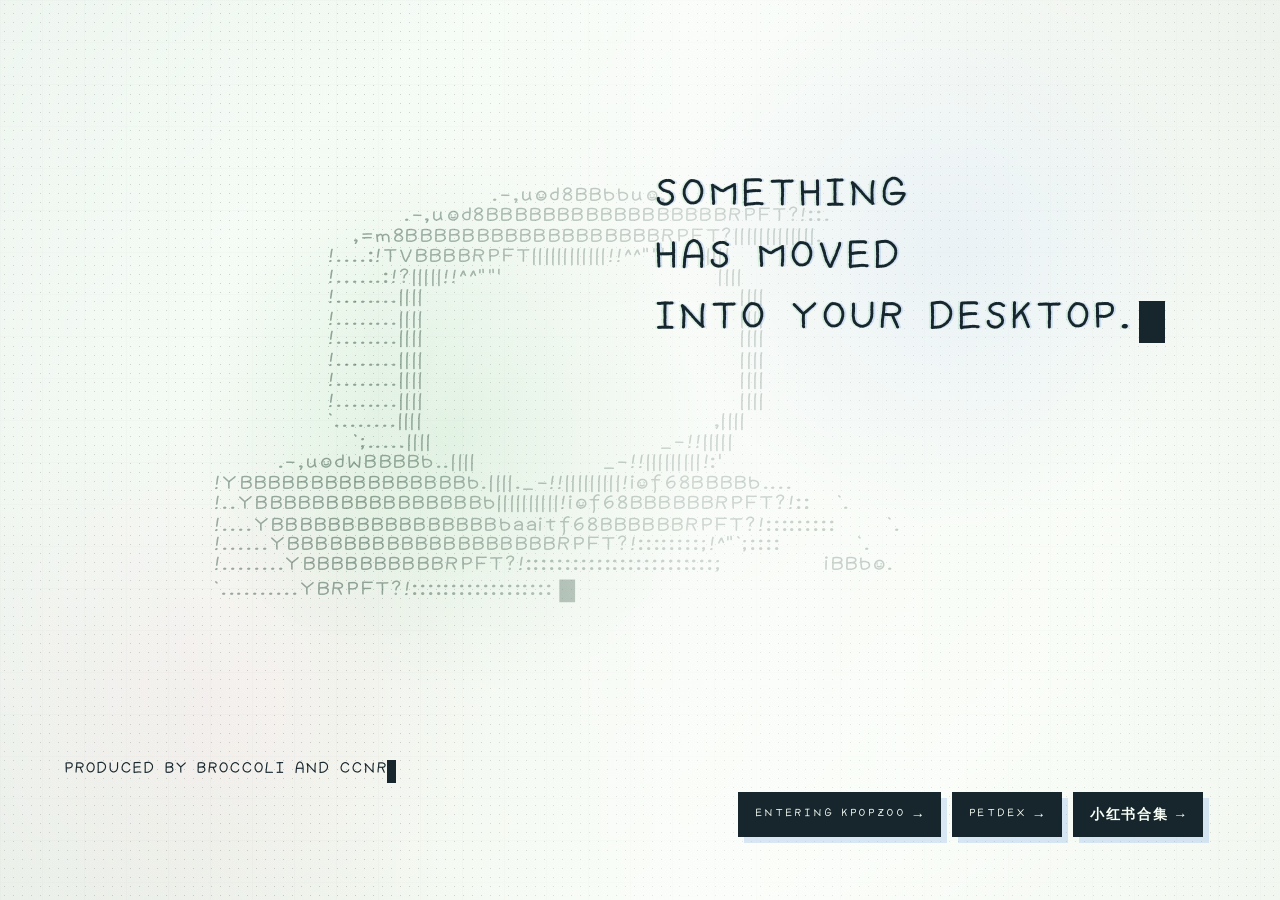
==== commit dd091b82: "饭改" ====
--- a/index.html
+++ b/index.html
@@ -9,7 +9,7 @@
       content="KPOPZOO 桌宠合集下载页，集中下载 Windows 与 macOS 版本。"
     >
     <link rel="icon" href="favicon.svg" type="image/svg+xml">
-    <link rel="stylesheet" href="styles.css?v=20260810-ascii-lower-1">
+    <link rel="stylesheet" href="styles.css?v=20260811-ccnr-font-1">
   </head>
   <body>
     <header class="site-header">
--- a/styles.css
+++ b/styles.css
@@ -1,8 +1,16 @@
+@font-face {
+  font-family: "CCNR HandWrite";
+  src: url("font/CCNR%20HandWrite.otf") format("opentype");
+  font-weight: 400 900;
+  font-style: normal;
+  font-display: swap;
+}
+
 :root {
   color-scheme: light;
-  --font-cn: -apple-system, BlinkMacSystemFont, "SF Pro Display", "SF Pro Text", "Microsoft YaHei UI", "Microsoft YaHei", "PingFang SC", "Noto Sans CJK SC", "Source Han Sans SC", system-ui, sans-serif;
-  --font-display: -apple-system, BlinkMacSystemFont, "SF Pro Display", "Microsoft YaHei UI", "Microsoft YaHei", "PingFang SC", system-ui, sans-serif;
-  --font-mono: "SFMono-Regular", Consolas, "Liberation Mono", monospace;
+  --font-cn: "CCNR HandWrite", -apple-system, BlinkMacSystemFont, "SF Pro Display", "SF Pro Text", "Microsoft YaHei UI", "Microsoft YaHei", "PingFang SC", "Noto Sans CJK SC", "Source Han Sans SC", system-ui, sans-serif;
+  --font-display: "CCNR HandWrite", -apple-system, BlinkMacSystemFont, "SF Pro Display", "Microsoft YaHei UI", "Microsoft YaHei", "PingFang SC", system-ui, sans-serif;
+  --font-mono: "CCNR HandWrite", "SFMono-Regular", Consolas, "Liberation Mono", monospace;
   --page-bg: #f5fff8;
   --page-text: #1f2f38;
   --surface: #fcfff9;
@@ -98,6 +106,48 @@
   background-attachment: fixed;
 }
 
+body[data-view="group"][data-group="riize"] {
+  background:
+    radial-gradient(circle, rgba(30, 42, 48, 0.1) 0 1.2px, transparent 1.45px),
+    radial-gradient(circle, rgba(255, 255, 255, 0.88) 0 1px, transparent 1.25px),
+    radial-gradient(circle at 22% 18%, rgba(255, 128, 186, 0.14), transparent 28%),
+    radial-gradient(circle at 82% 78%, rgba(82, 183, 255, 0.16), transparent 30%),
+    linear-gradient(135deg, #fffefa 0%, #f4fbf7 48%, #f8f4ff 100%);
+  background-attachment: fixed;
+  background-position: 0 0, 6px 6px, 0 0, 0 0, 0 0;
+  background-size: 12px 12px, 12px 12px, auto, auto, auto;
+}
+
+body[data-view="group"][data-group="h2h"] {
+  background: #fff6be;
+  background-attachment: fixed;
+}
+
+body[data-view="group"][data-group="twice"] {
+  background:
+    radial-gradient(circle at 18% 18%, rgba(255, 248, 174, 0.48), transparent 30%),
+    radial-gradient(circle at 82% 16%, rgba(255, 173, 209, 0.34), transparent 36%),
+    radial-gradient(circle at 18% 86%, rgba(255, 196, 139, 0.34), transparent 34%),
+    linear-gradient(135deg, #fffbe0 0%, #ffd9ad 40%, #ffc7dc 70%, #ead0ff 100%);
+  background-attachment: fixed;
+}
+
+body[data-view="group"][data-group="svt"] {
+  background:
+    radial-gradient(ellipse 80% 65% at 26% 22%, rgba(255, 219, 226, 0.78), transparent 58%),
+    radial-gradient(ellipse 76% 70% at 82% 68%, rgba(130, 160, 214, 0.7), transparent 62%),
+    linear-gradient(128deg, #f5c2c8 0%, #dec4db 44%, #91abd5 100%);
+  background-attachment: fixed;
+}
+
+body[data-view="group"][data-group="enhypen"] {
+  background:
+    radial-gradient(circle at 18% 18%, rgba(204, 180, 255, 0.34), transparent 30%),
+    radial-gradient(circle at 84% 78%, rgba(150, 126, 226, 0.28), transparent 34%),
+    linear-gradient(135deg, #fbf8ff 0%, #eee7ff 46%, #d8cdfa 100%);
+  background-attachment: fixed;
+}
+
 body[data-view="group"][data-group="newjeans"]::before {
   position: fixed;
   inset: 0;
@@ -121,6 +171,60 @@
   pointer-events: none;
 }
 
+body[data-view="group"][data-group="riize"]::before {
+  position: fixed;
+  inset: 0;
+  z-index: 0;
+  background:
+    radial-gradient(circle, rgba(120, 128, 135, 0.12) 0 1.05px, transparent 1.25px) 0 0 / 8px 8px,
+    url("data:image/svg+xml,%3Csvg xmlns='http://www.w3.org/2000/svg' width='1180' height='900' viewBox='0 0 1180 900'%3E%3Cdefs%3E%3Cpattern id='dots' width='7' height='7' patternUnits='userSpaceOnUse'%3E%3Ccircle cx='2' cy='2' r='.82' fill='%230d1115' opacity='.28'/%3E%3Ccircle cx='5.4' cy='5.4' r='.68' fill='%23ffffff' opacity='.32'/%3E%3C/pattern%3E%3Cfilter id='soft'%3E%3CfeGaussianBlur stdDeviation='.3'/%3E%3C/filter%3E%3C/defs%3E%3Cg filter='url(%23soft)'%3E%3Cpath d='M128 70 154 149 238 149 170 198 196 278 128 229 60 278 86 198 18 149 102 149Z' fill='none' stroke='%23101418' stroke-width='7' opacity='.72'/%3E%3Cpath d='M285 26 303 82 362 82 314 116 333 172 285 138 237 172 256 116 208 82 267 82Z' fill='%23ffffff' stroke='%23101418' stroke-width='6' opacity='.62'/%3E%3Cpath d='M452 110 474 174 542 174 487 214 508 280 452 240 397 280 418 214 363 174 431 174Z' fill='none' stroke='%23101418' stroke-width='5' opacity='.78'/%3E%3Cpath d='M982 54 1020 166 1137 166 1042 234 1078 346 982 278 888 346 924 234 829 166 946 166Z' fill='%23101418' opacity='.66'/%3E%3Cpath d='M200 510 224 581 299 581 238 624 262 696 200 652 139 696 162 624 101 581 176 581Z' fill='%23101418' opacity='.64'/%3E%3Cpath d='M782 536 816 638 924 638 836 700 870 802 782 739 696 802 729 700 641 638 749 638Z' fill='%23101418' opacity='.66'/%3E%3Cpath d='M582 470 600 526 659 526 612 561 630 618 582 583 534 618 552 561 505 526 564 526Z' fill='%23f7f7f2' stroke='%23101418' stroke-width='5' opacity='.5'/%3E%3Cpath d='M1018 512 1035 562 1088 562 1045 593 1062 644 1018 613 975 644 991 593 948 562 1001 562Z' fill='none' stroke='%23101418' stroke-width='5' opacity='.42'/%3E%3Cpath d='M652 128 666 171 712 171 675 197 689 241 652 214 615 241 629 197 592 171 638 171Z' fill='%2394979a' opacity='.48'/%3E%3Cpath d='M390 626 402 664 442 664 410 687 422 726 390 702 358 726 370 687 338 664 378 664Z' fill='none' stroke='%23888c91' stroke-width='4' opacity='.58'/%3E%3Cpath d='M106 720 120 763 166 763 129 790 143 834 106 807 69 834 83 790 46 763 92 763Z' fill='%23ffffff' stroke='%23101418' stroke-width='4' opacity='.48'/%3E%3Cpath d='M514 762 528 805 574 805 537 832 551 876 514 849 477 876 491 832 454 805 500 805Z' fill='%23101418' opacity='.42'/%3E%3Cpath d='M970 742 987 792 1040 792 997 823 1014 874 970 843 927 874 943 823 900 792 953 792Z' fill='none' stroke='%23101418' stroke-width='4' opacity='.44'/%3E%3C/g%3E%3Crect width='1180' height='900' fill='url(%23dots)' opacity='.3'/%3E%3C/svg%3E") center 10px / min(92vw, 980px) auto no-repeat;
+  content: "";
+  opacity: 0.78;
+  pointer-events: none;
+}
+
+body[data-view="group"][data-group="h2h"]::before {
+  position: fixed;
+  inset: 0;
+  z-index: 0;
+  background:
+    url("data:image/svg+xml,%3Csvg xmlns='http://www.w3.org/2000/svg' width='156' height='156' viewBox='0 0 156 156'%3E%3Ctext x='24' y='40' font-size='25' opacity='.64'%3E%F0%9F%8D%8B%3C/text%3E%3Ctext x='98' y='112' font-size='19' opacity='.42' transform='rotate(-12 108 104)'%3E%F0%9F%8D%8B%3C/text%3E%3C/svg%3E") 0 0 / 156px 156px repeat,
+    radial-gradient(circle, rgba(255, 220, 63, 0.18) 0 1.2px, transparent 1.5px) 0 0 / 18px 18px;
+  content: "";
+  opacity: 0.72;
+  pointer-events: none;
+}
+
+body[data-view="group"][data-group="twice"]::before {
+  position: fixed;
+  inset: 0;
+  z-index: 0;
+  background: url("data:image/svg+xml,%3Csvg xmlns='http://www.w3.org/2000/svg' width='148' height='148' viewBox='0 0 148 148'%3E%3Ctext x='22' y='42' font-size='25' opacity='.52'%3E%F0%9F%90%B0%3C/text%3E%3Ctext x='92' y='108' font-size='19' opacity='.34' transform='rotate(10 102 100)'%3E%F0%9F%90%B0%3C/text%3E%3C/svg%3E") 0 0 / 148px 148px repeat;
+  content: "";
+  opacity: 0.76;
+  pointer-events: none;
+}
+
+body[data-view="group"][data-group="svt"]::before {
+  position: fixed;
+  inset: 0;
+  z-index: 0;
+  background: url("data:image/svg+xml,%3Csvg xmlns='http://www.w3.org/2000/svg' width='132' height='132' viewBox='0 0 132 132'%3E%3Ctext x='18' y='36' font-size='20' opacity='.42'%3E%F0%9F%92%8E%3C/text%3E%3Ctext x='80' y='92' font-size='17' opacity='.3' transform='rotate(-14 88 86)'%3E%F0%9F%92%8E%3C/text%3E%3C/svg%3E") 0 0 / 132px 132px repeat;
+  content: "";
+  opacity: 0.9;
+  pointer-events: none;
+}
+
+body[data-view="group"][data-group="enhypen"]::before {
+  position: fixed;
+  inset: 0;
+  z-index: 0;
+  background: url("data:image/svg+xml,%3Csvg xmlns='http://www.w3.org/2000/svg' width='150' height='150' viewBox='0 0 150 150'%3E%3Ctext x='24' y='44' font-size='26' opacity='.54'%3E%F0%9F%98%88%3C/text%3E%3Ctext x='92' y='110' font-size='20' opacity='.34' transform='rotate(-9 102 102)'%3E%F0%9F%98%88%3C/text%3E%3C/svg%3E") 0 0 / 150px 150px repeat;
+  content: "";
+  opacity: 0.72;
+  pointer-events: none;
+}
+
 body[data-view="group"][data-group="newjeans"]::after {
   position: fixed;
   inset: 0;
@@ -135,7 +239,17 @@
 body[data-view="group"][data-group="newjeans"] .site-header,
 body[data-view="group"][data-group="newjeans"] .app-root,
 body[data-view="group"][data-group="boynextdoor"] .site-header,
-body[data-view="group"][data-group="boynextdoor"] .app-root {
+body[data-view="group"][data-group="boynextdoor"] .app-root,
+body[data-view="group"][data-group="riize"] .site-header,
+body[data-view="group"][data-group="riize"] .app-root,
+body[data-view="group"][data-group="h2h"] .site-header,
+body[data-view="group"][data-group="h2h"] .app-root,
+body[data-view="group"][data-group="twice"] .site-header,
+body[data-view="group"][data-group="twice"] .app-root,
+body[data-view="group"][data-group="svt"] .site-header,
+body[data-view="group"][data-group="svt"] .app-root,
+body[data-view="group"][data-group="enhypen"] .site-header,
+body[data-view="group"][data-group="enhypen"] .app-root {
   position: relative;
   z-index: 1;
 }
@@ -455,10 +569,10 @@
 .home-copy h1,
 .group-select-view h1 {
   margin-bottom: clamp(1.4rem, 3vw, 2rem);
-  font-family: var(--font-display);
+  font-family: var(--font-mono);
   font-weight: 900;
   letter-spacing: 0;
-  line-height: 0.88;
+  line-height: 0.94;
 }
 
 .home-copy h1 {
@@ -565,15 +679,40 @@
   align-items: center;
   justify-content: space-between;
   gap: 1rem;
-  margin: clamp(1.5rem, 4vw, 3rem) 0 1rem;
+  margin: clamp(1.5rem, 4vw, 3rem) 0 0.45rem;
 }
 
 .text-link {
   padding: 0.6rem 0.9rem;
 }
 
-.group-select-view h1 {
-  font-size: clamp(3.2rem, 10vw, 8.5rem);
+.group-select-view .text-link,
+.group-detail-view .text-link {
+  border: 0;
+  background: transparent;
+  box-shadow: none;
+  font-family: "Press Start 2P", "Silkscreen", "Pixelify Sans", "Courier New", var(--font-mono);
+  font-size: clamp(0.74rem, 1.25vw, 0.98rem);
+  font-weight: 900;
+  line-height: 1.18;
+  padding: 0.2rem 0.35rem;
+  text-align: left;
+  text-shadow:
+    2px 2px 0 color-mix(in srgb, var(--surface), white 35%),
+    4px 4px 0 rgba(0, 0, 0, 0.16);
+  transform: rotate(-1.5deg);
+}
+
+.group-select-view .text-link:hover,
+.group-detail-view .text-link:hover {
+  transform: translateY(-1px) rotate(-1.5deg);
+}
+
+.group-select-view h1,
+.group-select-title {
+  min-height: clamp(2.8rem, 6vw, 5.4rem);
+  font-size: clamp(2.6rem, 6.5vw, 5.8rem);
+  white-space: nowrap;
 }
 
 .selector-grid {
@@ -599,7 +738,7 @@
   aspect-ratio: 1;
   place-items: center;
   background: transparent;
-  filter: drop-shadow(0 18px 18px rgba(0, 0, 0, 0.14));
+  filter: drop-shadow(7px 7px 0 rgba(0, 0, 0, 0.14));
   transform: scale(var(--selector-scale)) rotate(var(--selector-rotation));
   animation: floatSoft 4.4s ease-in-out infinite;
   animation-delay: var(--selector-delay);
@@ -641,30 +780,35 @@
   z-index: 2;
   min-width: 62%;
   max-width: 92%;
-  border: 1px solid var(--line);
-  border-radius: 10px;
-  background: color-mix(in srgb, var(--surface), white 24%);
-  box-shadow: 0 10px 18px rgba(0, 0, 0, 0.12);
-  font-size: clamp(0.86rem, 1.5vw, 1.05rem);
+  border: 0;
+  background: transparent;
+  box-shadow: none;
+  font-family: "Press Start 2P", "Silkscreen", "Pixelify Sans", "Courier New", var(--font-mono);
+  font-size: clamp(0.74rem, 1.35vw, 0.98rem);
   font-weight: 900;
-  padding: 0.5rem 0.7rem;
+  line-height: 1.18;
+  padding: 0.2rem 0.35rem;
   text-align: center;
+  text-shadow:
+    2px 2px 0 color-mix(in srgb, var(--surface), white 35%),
+    4px 4px 0 rgba(0, 0, 0, 0.16);
   transform: translateX(-50%) rotate(calc(var(--selector-rotation) * -0.45));
 }
 
 .group-detail-view h1,
 .group-typed-title {
-  min-height: clamp(3.9rem, 8vw, 7.8rem);
-  margin: 0.16em 0 0.34em;
+  min-height: clamp(4.4rem, 9.6vw, 9.6rem);
+  margin: 0.08em 0 0.12em;
   font-family: var(--font-mono);
-  font-size: clamp(3.1rem, 7.2vw, 7.2rem);
+  font-size: clamp(3.8rem, 8.8vw, 9rem);
   font-weight: 900;
   letter-spacing: 0;
   line-height: 0.9;
   white-space: nowrap;
 }
 
-.group-typed-title::after {
+.group-typed-title::after,
+.group-select-title::after {
   display: inline-block;
   width: 0.16em;
   height: 0.76em;
@@ -673,6 +817,11 @@
   content: "";
   vertical-align: -0.05em;
   animation: cursorBlink 760ms steps(2, end) infinite;
+}
+
+.group-typed-title[data-typing="done"]::after,
+.group-select-title[data-typing="done"]::after {
+  animation: cursorBlinkOut 1520ms steps(2, end) forwards;
 }
 
 .detail-layout {
@@ -837,6 +986,86 @@
 
 .desktop-layer {
   z-index: 1;
+}
+
+.preview-fullscreen-toggle {
+  position: absolute;
+  top: clamp(0.55rem, 1.4vw, 0.9rem);
+  right: clamp(0.55rem, 1.4vw, 0.9rem);
+  z-index: 20;
+  display: grid;
+  width: clamp(2rem, 4vw, 2.55rem);
+  aspect-ratio: 1;
+  place-items: center;
+  border: 1px solid rgba(255, 255, 255, 0.58);
+  border-radius: 8px;
+  background: rgba(20, 28, 34, 0.62);
+  box-shadow: 0 12px 24px rgba(0, 0, 0, 0.18);
+  padding: 0;
+  backdrop-filter: blur(10px);
+  transition:
+    background-color 160ms ease,
+    transform 160ms ease,
+    border-color 160ms ease;
+}
+
+.preview-fullscreen-toggle:hover {
+  background: rgba(20, 28, 34, 0.78);
+  border-color: rgba(255, 255, 255, 0.82);
+  transform: translateY(-1px);
+}
+
+.preview-fullscreen-toggle span,
+.preview-fullscreen-toggle span::before {
+  display: block;
+  content: "";
+}
+
+.preview-fullscreen-toggle span {
+  font-size: clamp(1.05rem, 2vw, 1.35rem);
+  line-height: 1;
+}
+
+.device-screen:fullscreen,
+.device-screen.is-preview-fullscreen {
+  position: fixed;
+  inset: 0;
+  z-index: 1000;
+  width: 100vw;
+  height: 100vh;
+  border: 0;
+  border-radius: 0;
+  box-shadow: none;
+  background: var(--screen-bg);
+}
+
+.device-screen:fullscreen .desktop-preview,
+.device-screen.is-preview-fullscreen .desktop-preview {
+  position: absolute;
+  inset: 0;
+}
+
+.device-screen:fullscreen .desktop-wallpaper,
+.device-screen.is-preview-fullscreen .desktop-wallpaper {
+  object-fit: cover;
+}
+
+.device-screen:fullscreen .pet-preview,
+.device-screen.is-preview-fullscreen .pet-preview {
+  --pet-scale: 1.65;
+}
+
+.device-screen:fullscreen .app-logo,
+.device-screen.is-preview-fullscreen .app-logo {
+  width: clamp(4.5rem, 7vw, 6.2rem);
+}
+
+.device-screen:fullscreen .preview-fullscreen-toggle,
+.device-screen.is-preview-fullscreen .preview-fullscreen-toggle {
+  position: fixed;
+  top: 1.1rem;
+  right: 1.1rem;
+  width: 3rem;
 }
 
 .desktop-decoration {
@@ -1383,6 +1612,21 @@
   }
 }
 
+@keyframes cursorBlinkOut {
+  0%,
+  24%,
+  50%,
+  74% {
+    opacity: 1;
+  }
+  25%,
+  49%,
+  75%,
+  100% {
+    opacity: 0;
+  }
+}
+
 @keyframes cursorBorderBlink {
   0%,
   48% {
@@ -1581,8 +1825,12 @@
 
   .group-select-view h1,
   .group-detail-view h1 {
-    font-size: clamp(2.4rem, 15vw, 4.6rem);
+    font-size: clamp(2.8rem, 16vw, 5.2rem);
     white-space: normal;
+  }
+
+  .group-select-view h1 {
+    font-size: clamp(2rem, 12vw, 3.8rem);
   }
 
   .download-card {
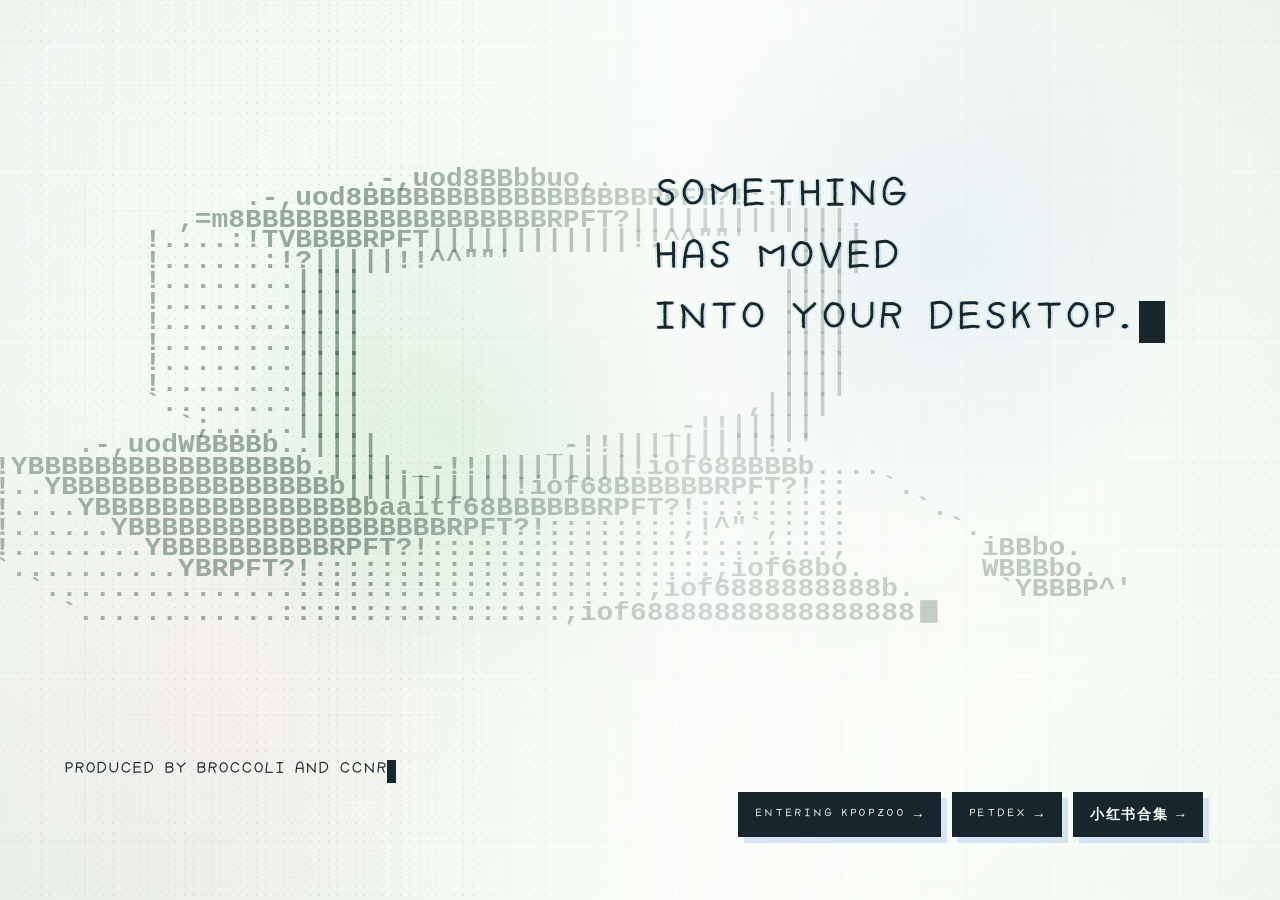
==== commit 11fad96f: "修正ascii界面" ====
--- a/index.html
+++ b/index.html
@@ -21,7 +21,7 @@
         </span>
       </a>
       <nav class="top-nav" aria-label="页面导航">
-        <button class="nav-button" type="button" data-route="#/groups">全部团体</button>
+        <button class="nav-button" type="button" data-route="#/wallpaper">制作动态桌面</button>
         <button class="nav-button" type="button" id="privacyButton">素材</button>
       </nav>
     </header>
--- a/styles.css
+++ b/styles.css
@@ -398,7 +398,7 @@
 .intro-ascii-frame,
 .intro-ascii-kaomoji {
   margin: 0;
-  font-family: var(--font-mono);
+  font-family: "SFMono-Regular", Consolas, "Liberation Mono", "Courier New", monospace;
   font-weight: 900;
   letter-spacing: 0;
   white-space: pre;
@@ -1176,10 +1176,19 @@
 }
 
 .pet-preview img {
+  display: block;
   width: 100%;
   height: 100%;
+  background: transparent;
   object-fit: contain;
+  opacity: 1;
   filter: drop-shadow(0 18px 18px rgba(0, 0, 0, 0.14));
+  transition: opacity 220ms ease;
+}
+
+.pet-preview img[data-src],
+.pet-preview img[data-loading="true"] {
+  opacity: 0;
 }
 
 .css-pet {
@@ -1239,6 +1248,272 @@
   animation: reactionPop 900ms ease forwards;
 }
 
+.wallpaper-maker {
+  display: grid;
+  gap: clamp(1.1rem, 2vw, 1.6rem);
+  padding: clamp(1.4rem, 3vw, 2.4rem) 0 clamp(2rem, 5vw, 4rem);
+}
+
+.wallpaper-heading {
+  display: grid;
+  gap: 0.45rem;
+}
+
+.wallpaper-heading h1 {
+  margin: 0;
+  font-size: clamp(2.4rem, 6vw, 5.2rem);
+  line-height: 0.95;
+}
+
+.wallpaper-heading p,
+.wallpaper-preview-head p,
+.wallpaper-howto p {
+  margin: 0;
+  color: var(--muted);
+  line-height: 1.6;
+}
+
+.wallpaper-layout {
+  display: grid;
+  grid-template-columns: minmax(18rem, 25rem) minmax(0, 1fr);
+  gap: clamp(1rem, 2vw, 1.35rem);
+  align-items: start;
+}
+
+.wallpaper-panel {
+  border: 1px solid var(--line);
+  border-radius: 16px;
+  background: color-mix(in srgb, var(--surface), transparent 7%);
+  box-shadow: var(--shadow);
+}
+
+.wallpaper-controls {
+  display: grid;
+  gap: 1rem;
+  padding: clamp(0.95rem, 2vw, 1.2rem);
+}
+
+.wallpaper-step {
+  display: grid;
+  gap: 0.75rem;
+}
+
+.wallpaper-step h2,
+.wallpaper-preview-head h2,
+.wallpaper-howto h3 {
+  margin: 0;
+  line-height: 1.1;
+}
+
+.wallpaper-step h2,
+.wallpaper-preview-head h2 {
+  font-size: clamp(1.2rem, 2vw, 1.55rem);
+}
+
+.wallpaper-step-title,
+.wallpaper-preview-head {
+  display: flex;
+  align-items: flex-start;
+  justify-content: space-between;
+  gap: 1rem;
+}
+
+.wallpaper-upload {
+  display: grid;
+  gap: 0.35rem;
+  border: 1px dashed color-mix(in srgb, var(--accent), transparent 28%);
+  border-radius: 12px;
+  background: var(--card-bg);
+  padding: 0.95rem;
+  cursor: pointer;
+}
+
+.wallpaper-upload input {
+  inline-size: 1px;
+  block-size: 1px;
+  overflow: hidden;
+  opacity: 0;
+  position: absolute;
+}
+
+.wallpaper-upload span {
+  font-size: 1rem;
+}
+
+.wallpaper-upload small,
+.wallpaper-filter span,
+.wallpaper-pet-choice small {
+  color: var(--muted);
+  font-size: 0.78rem;
+}
+
+.wallpaper-filter {
+  display: grid;
+  gap: 0.35rem;
+}
+
+.wallpaper-filter select {
+  width: 100%;
+  min-height: 2.55rem;
+  border: 1px solid var(--line);
+  border-radius: 10px;
+  background: var(--card-bg);
+  color: var(--page-text);
+  font: inherit;
+  padding: 0 0.7rem;
+}
+
+.wallpaper-mini-actions,
+.wallpaper-export-actions {
+  display: flex;
+  flex-wrap: wrap;
+  gap: 0.45rem;
+  justify-content: flex-end;
+}
+
+.wallpaper-mini-actions button {
+  min-height: 2rem;
+  border: 1px solid var(--line);
+  border-radius: 999px;
+  background: var(--card-bg);
+  padding: 0.25rem 0.65rem;
+  font-size: 0.78rem;
+}
+
+.wallpaper-pet-list {
+  display: grid;
+  grid-template-columns: 1fr;
+  gap: 0.5rem;
+  max-height: min(44rem, 58vh);
+  overflow: auto;
+  padding-right: 0.2rem;
+}
+
+.wallpaper-pet-choice {
+  display: grid;
+  grid-template-columns: auto 3rem minmax(0, 1fr);
+  gap: 0.65rem;
+  align-items: center;
+  border: 1px solid var(--line);
+  border-radius: 12px;
+  background: var(--card-bg);
+  padding: 0.45rem 0.55rem;
+  cursor: pointer;
+}
+
+.wallpaper-pet-choice img {
+  width: 3rem;
+  aspect-ratio: 1;
+  object-fit: contain;
+}
+
+.wallpaper-pet-choice strong,
+.wallpaper-pet-choice small {
+  display: block;
+  overflow: hidden;
+  text-overflow: ellipsis;
+  white-space: nowrap;
+}
+
+.wallpaper-preview-panel {
+  display: grid;
+  gap: 1rem;
+  padding: clamp(0.95rem, 2vw, 1.2rem);
+}
+
+.wallpaper-stage {
+  position: relative;
+  min-height: clamp(24rem, 52vw, 46rem);
+  overflow: hidden;
+  border: 1px solid var(--line);
+  border-radius: 12px;
+  background:
+    linear-gradient(45deg, rgba(31, 47, 56, 0.06) 25%, transparent 25% 75%, rgba(31, 47, 56, 0.06) 75%),
+    linear-gradient(45deg, rgba(31, 47, 56, 0.06) 25%, transparent 25% 75%, rgba(31, 47, 56, 0.06) 75%),
+    var(--screen-bg);
+  background-position: 0 0, 14px 14px, center;
+  background-size: 28px 28px, 28px 28px, cover;
+  background-repeat: repeat, repeat, no-repeat;
+  background-origin: border-box;
+}
+
+.wallpaper-stage.has-background {
+  background-position: center;
+  background-size: cover;
+  background-repeat: no-repeat;
+}
+
+.wallpaper-empty {
+  position: absolute;
+  inset: 0;
+  display: grid;
+  place-content: center;
+  gap: 0.35rem;
+  padding: 1rem;
+  color: var(--muted);
+  text-align: center;
+}
+
+.wallpaper-empty strong {
+  color: var(--page-text);
+  font-size: clamp(1.1rem, 2vw, 1.45rem);
+}
+
+.wallpaper-empty span {
+  font-size: 0.92rem;
+}
+
+.wallpaper-pet-layer {
+  position: absolute;
+  inset: 0;
+}
+
+.wallpaper-pet {
+  position: absolute;
+  left: var(--wallpaper-pet-x);
+  top: var(--wallpaper-pet-y);
+  z-index: var(--wallpaper-pet-z);
+  width: var(--wallpaper-pet-width);
+  aspect-ratio: 1;
+  border: 0;
+  background: transparent;
+  padding: 0;
+  touch-action: none;
+  transform: translate(-50%, -50%);
+  transition:
+    filter 160ms ease,
+    transform 160ms ease;
+}
+
+.wallpaper-pet.is-dragging {
+  filter: drop-shadow(0 20px 20px rgba(0, 0, 0, 0.2));
+  transform: translate(-50%, -50%) scale(1.04);
+}
+
+.wallpaper-pet img {
+  display: block;
+  width: 100%;
+  height: 100%;
+  object-fit: contain;
+  pointer-events: none;
+  filter: drop-shadow(0 18px 18px rgba(0, 0, 0, 0.16));
+}
+
+.wallpaper-howto {
+  display: grid;
+  grid-template-columns: repeat(2, minmax(0, 1fr));
+  gap: 0.8rem;
+}
+
+.wallpaper-howto article {
+  display: grid;
+  gap: 0.35rem;
+  border: 1px solid var(--line);
+  border-radius: 12px;
+  background: var(--card-bg);
+  padding: 0.85rem;
+}
+
 .download-panel {
   display: grid;
   height: var(--preview-panel-h);
@@ -1700,6 +1975,15 @@
     grid-template-columns: 1fr;
   }
 
+  .wallpaper-layout {
+    grid-template-columns: 1fr;
+  }
+
+  .wallpaper-pet-list {
+    grid-template-columns: repeat(2, minmax(0, 1fr));
+    max-height: 26rem;
+  }
+
   .device-shell {
     width: min(100%, 48rem);
   }
@@ -1787,13 +2071,26 @@
   }
 
   .download-title-row,
+  .wallpaper-preview-head,
+  .wallpaper-step-title,
   .mailbox-actions {
     align-items: stretch;
     justify-items: stretch;
   }
 
-  .download-title-row {
+  .download-title-row,
+  .wallpaper-preview-head,
+  .wallpaper-step-title {
     flex-direction: column;
+  }
+
+  .wallpaper-export-actions,
+  .wallpaper-mini-actions {
+    justify-content: flex-start;
+  }
+
+  .wallpaper-howto {
+    grid-template-columns: 1fr;
   }
 
   .mailbox-note {
@@ -1817,6 +2114,14 @@
 
   .top-nav {
     flex-wrap: wrap;
+  }
+
+  .wallpaper-pet-list {
+    grid-template-columns: 1fr;
+  }
+
+  .wallpaper-stage {
+    min-height: 24rem;
   }
 
   .home-copy h1 {
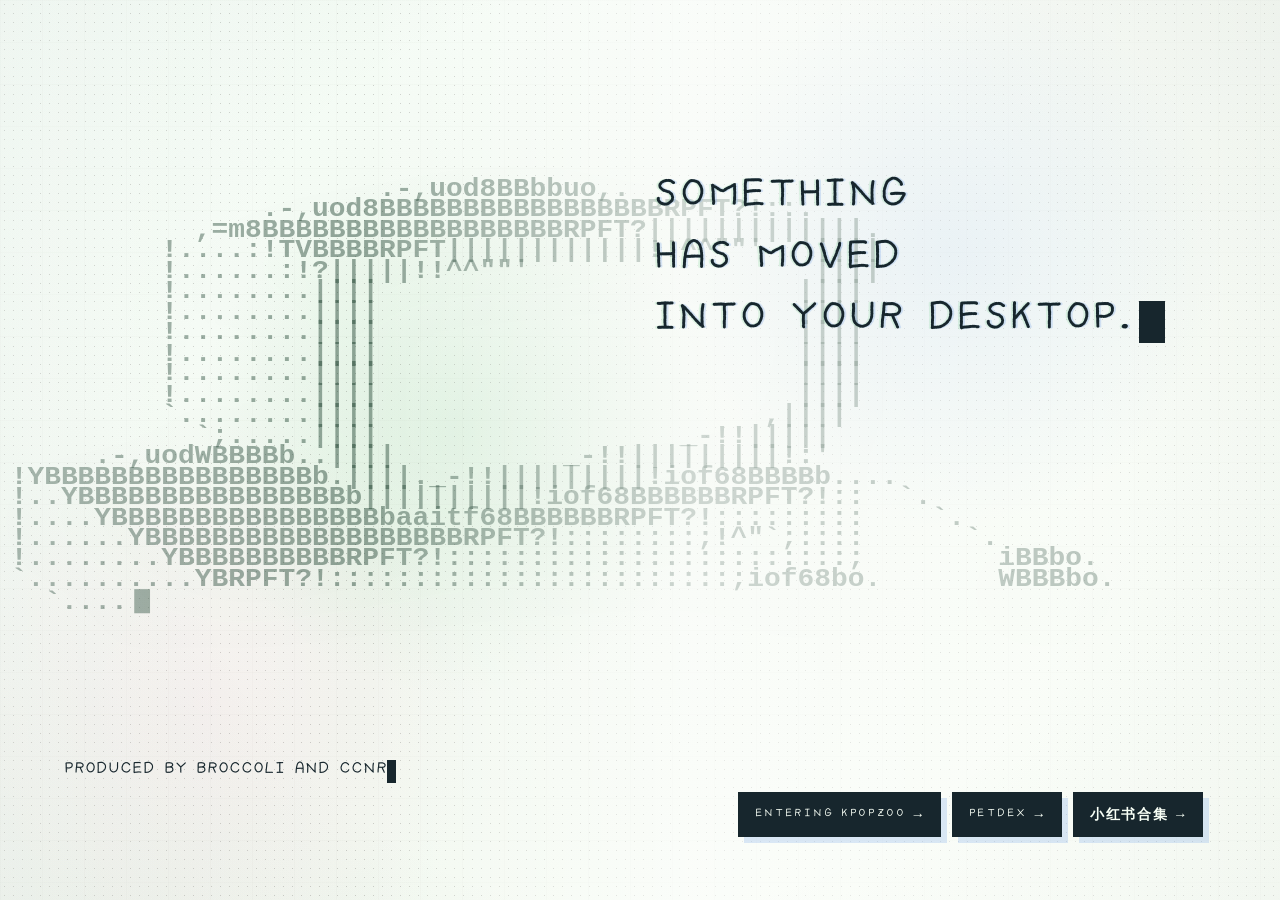
==== commit 13baaf62: "增加p图功能" ====
--- a/index.html
+++ b/index.html
@@ -9,7 +9,7 @@
       content="KPOPZOO 桌宠合集下载页，集中下载 Windows 与 macOS 版本。"
     >
     <link rel="icon" href="favicon.svg" type="image/svg+xml">
-    <link rel="stylesheet" href="styles.css?v=20260811-ccnr-font-1">
+    <link rel="stylesheet" href="styles.css?v=20260812-feature-tip-1">
   </head>
   <body>
     <header class="site-header">
@@ -21,7 +21,10 @@
         </span>
       </a>
       <nav class="top-nav" aria-label="页面导航">
-        <button class="nav-button" type="button" data-route="#/wallpaper">制作动态桌面</button>
+        <span class="feature-nav-callout">
+          <span class="feature-nav-tip">体验新功能</span>
+          <button class="nav-button nav-button-feature" type="button" data-route="#/diypic">用宠物装饰你的相片</button>
+        </span>
         <button class="nav-button" type="button" id="privacyButton">素材</button>
       </nav>
     </header>
@@ -45,7 +48,7 @@
       </div>
     </dialog>
 
-    <script src="app.js?v=20260810-ascii-lower-1"></script>
+    <script src="app.js?v=20260812-feature-tip-1"></script>
   </body>
 </html>
 
--- a/styles.css
+++ b/styles.css
@@ -86,7 +86,8 @@
 }
 
 body[data-view="home"] .site-header,
-body[data-view="group"] .site-header {
+body[data-view="group"] .site-header,
+body[data-view="wallpaper"] .site-header {
   display: none;
 }
 
@@ -312,6 +313,39 @@
   padding: 0.62rem 0.9rem;
 }
 
+.feature-nav-callout {
+  position: relative;
+  display: inline-flex;
+  align-items: center;
+}
+
+.feature-nav-tip {
+  position: absolute;
+  right: 0.75rem;
+  top: -0.72rem;
+  z-index: 1;
+  border: 1px solid color-mix(in srgb, #33b878, white 18%);
+  border-radius: 999px;
+  background: #e9fff4;
+  color: #117348;
+  box-shadow: 0 8px 16px rgba(31, 47, 56, 0.12);
+  font-size: 0.58rem;
+  font-weight: 900;
+  line-height: 1;
+  padding: 0.2rem 0.36rem;
+  white-space: nowrap;
+  pointer-events: none;
+  animation: featureTipPop 2400ms ease-in-out infinite;
+}
+
+.nav-button-feature {
+  border-color: color-mix(in srgb, #33b878, var(--line) 36%);
+  box-shadow:
+    0 0 0 0 rgba(51, 184, 120, 0.24),
+    0 8px 18px rgba(31, 47, 56, 0.08);
+  animation: featureButtonPulse 2400ms ease-in-out infinite;
+}
+
 .icon-button {
   display: grid;
   width: 2.5rem;
@@ -327,6 +361,10 @@
 
 .app-root[data-view="home"] {
   width: 100%;
+}
+
+.app-root[data-view="wallpaper"] {
+  width: min(1500px, calc(100% - clamp(0.8rem, 3vw, 3rem)));
 }
 
 body[data-view="home"] .splash-view,
@@ -1250,8 +1288,8 @@
 
 .wallpaper-maker {
   display: grid;
-  gap: clamp(1.1rem, 2vw, 1.6rem);
-  padding: clamp(1.4rem, 3vw, 2.4rem) 0 clamp(2rem, 5vw, 4rem);
+  gap: clamp(0.85rem, 1.5vw, 1.2rem);
+  padding: clamp(0.45rem, 1.2vw, 0.9rem) 0 clamp(1.4rem, 4vw, 3rem);
 }
 
 .wallpaper-heading {
@@ -1261,13 +1299,12 @@
 
 .wallpaper-heading h1 {
   margin: 0;
-  font-size: clamp(2.4rem, 6vw, 5.2rem);
-  line-height: 0.95;
+  font-size: clamp(1.85rem, 4vw, 3.5rem);
+  line-height: 1;
 }
 
 .wallpaper-heading p,
-.wallpaper-preview-head p,
-.wallpaper-howto p {
+.wallpaper-preview-head p {
   margin: 0;
   color: var(--muted);
   line-height: 1.6;
@@ -1299,8 +1336,7 @@
 }
 
 .wallpaper-step h2,
-.wallpaper-preview-head h2,
-.wallpaper-howto h3 {
+.wallpaper-preview-head h2 {
   margin: 0;
   line-height: 1.1;
 }
@@ -1318,6 +1354,10 @@
   gap: 1rem;
 }
 
+.wallpaper-preview-head > div:first-child {
+  min-width: 0;
+}
+
 .wallpaper-upload {
   display: grid;
   gap: 0.35rem;
@@ -1350,6 +1390,36 @@
 .wallpaper-filter {
   display: grid;
   gap: 0.35rem;
+}
+
+.wallpaper-camera-actions {
+  display: grid;
+  grid-template-columns: repeat(2, minmax(0, 1fr));
+  gap: 0.5rem;
+}
+
+.wallpaper-camera-actions button {
+  min-height: 2.45rem;
+  border: 1px solid var(--line);
+  border-radius: 10px;
+  background: var(--card-bg);
+  color: var(--page-text);
+  font: inherit;
+  cursor: pointer;
+}
+
+.wallpaper-camera-actions button:disabled {
+  cursor: not-allowed;
+  opacity: 0.48;
+}
+
+.wallpaper-camera {
+  width: 100%;
+  aspect-ratio: 4 / 3;
+  border: 1px solid var(--line);
+  border-radius: 10px;
+  background: #111;
+  object-fit: cover;
 }
 
 .wallpaper-filter select {
@@ -1366,12 +1436,13 @@
 .wallpaper-mini-actions,
 .wallpaper-export-actions {
   display: flex;
-  flex-wrap: wrap;
-  gap: 0.45rem;
+  flex-wrap: nowrap;
+  gap: 0.35rem;
   justify-content: flex-end;
 }
 
-.wallpaper-mini-actions button {
+.wallpaper-mini-actions button,
+.wallpaper-export-actions .primary-action {
   min-height: 2rem;
   border: 1px solid var(--line);
   border-radius: 999px;
@@ -1380,6 +1451,19 @@
   font-size: 0.78rem;
 }
 
+.wallpaper-export-actions .primary-action {
+  min-width: 4.8rem;
+  min-height: 1.9rem;
+  border-color: color-mix(in srgb, var(--page-text), transparent 72%);
+  background: color-mix(in srgb, var(--surface), white 24%);
+  color: var(--page-text);
+  padding: 0.24rem 0.58rem;
+  font-size: 0.72rem;
+  line-height: 1.1;
+  white-space: nowrap;
+  box-shadow: 0 5px 14px rgba(31, 47, 56, 0.08);
+}
+
 .wallpaper-pet-list {
   display: grid;
   grid-template-columns: 1fr;
@@ -1390,19 +1474,24 @@
 }
 
 .wallpaper-pet-choice {
-  display: grid;
-  grid-template-columns: auto 3rem minmax(0, 1fr);
-  gap: 0.65rem;
+  position: relative;
+  display: grid;
+  grid-template-columns: 2.35rem minmax(5.2rem, 1fr) minmax(6.2rem, 8rem) 1.55rem;
+  gap: 0.42rem;
   align-items: center;
   border: 1px solid var(--line);
-  border-radius: 12px;
+  border-radius: 10px;
   background: var(--card-bg);
-  padding: 0.45rem 0.55rem;
-  cursor: pointer;
+  min-height: 3.25rem;
+  padding: 0.36rem 0.45rem;
+}
+
+.wallpaper-pet-choice[hidden] {
+  display: none;
 }
 
 .wallpaper-pet-choice img {
-  width: 3rem;
+  width: 2.35rem;
   aspect-ratio: 1;
   object-fit: contain;
 }
@@ -1415,10 +1504,47 @@
   white-space: nowrap;
 }
 
+.wallpaper-pet-choice span {
+  min-width: 0;
+}
+
 .wallpaper-preview-panel {
   display: grid;
   gap: 1rem;
   padding: clamp(0.95rem, 2vw, 1.2rem);
+}
+
+.wallpaper-pet-choice select {
+  grid-column: 3;
+  width: 100%;
+  min-height: 1.7rem;
+  border: 1px solid var(--line);
+  border-radius: 8px;
+  background: var(--card-bg);
+  color: var(--page-text);
+  font: inherit;
+  font-size: 0.68rem;
+  padding: 0 1.65rem 0 0.45rem;
+}
+
+.wallpaper-pet-choice button {
+  position: static;
+  grid-column: 4;
+  display: grid;
+  width: 1.55rem;
+  height: 1.55rem;
+  min-height: 0;
+  place-items: center;
+  border: 1px solid var(--line);
+  border-radius: 50%;
+  background: var(--page-text);
+  color: var(--surface);
+  font: inherit;
+  font-size: 1rem;
+  font-weight: 900;
+  line-height: 1;
+  padding: 0;
+  cursor: pointer;
 }
 
 .wallpaper-stage {
@@ -1438,6 +1564,8 @@
 }
 
 .wallpaper-stage.has-background {
+  aspect-ratio: var(--wallpaper-photo-aspect, 4 / 3);
+  min-height: auto;
   background-position: center;
   background-size: cover;
   background-repeat: no-repeat;
@@ -1452,6 +1580,10 @@
   padding: 1rem;
   color: var(--muted);
   text-align: center;
+}
+
+.wallpaper-empty[hidden] {
+  display: none;
 }
 
 .wallpaper-empty strong {
@@ -1485,33 +1617,96 @@
     transform 160ms ease;
 }
 
+.wallpaper-pet-controls {
+  position: absolute;
+  left: 50%;
+  top: calc(100% + 0.25rem);
+  display: flex;
+  gap: 0.25rem;
+  align-items: center;
+  width: max-content;
+  max-width: 18rem;
+  transform: translateX(-50%);
+  opacity: 0;
+  transition: opacity 140ms ease;
+}
+
+.wallpaper-pet:hover .wallpaper-pet-controls,
+.wallpaper-pet:focus-within .wallpaper-pet-controls,
+.wallpaper-pet.is-dragging .wallpaper-pet-controls {
+  opacity: 1;
+}
+
+.wallpaper-pet-controls select,
+.wallpaper-pet-controls button {
+  min-height: 1.8rem;
+  border: 1px solid var(--line);
+  border-radius: 999px;
+  background: color-mix(in srgb, var(--surface), transparent 4%);
+  color: var(--page-text);
+  box-shadow: 0 8px 20px rgba(31, 47, 56, 0.12);
+  font: inherit;
+  font-size: 0.72rem;
+}
+
+.wallpaper-pet-controls select {
+  width: 6.2rem;
+  padding: 0 0.45rem;
+}
+
+.wallpaper-pet-controls button {
+  width: 1.8rem;
+  padding: 0;
+  cursor: pointer;
+}
+
 .wallpaper-pet.is-dragging {
   filter: drop-shadow(0 20px 20px rgba(0, 0, 0, 0.2));
   transform: translate(-50%, -50%) scale(1.04);
 }
 
-.wallpaper-pet img {
+.wallpaper-pet img,
+.wallpaper-pet-sprite {
   display: block;
   width: 100%;
   height: 100%;
   object-fit: contain;
   pointer-events: none;
   filter: drop-shadow(0 18px 18px rgba(0, 0, 0, 0.16));
-}
-
-.wallpaper-howto {
-  display: grid;
-  grid-template-columns: repeat(2, minmax(0, 1fr));
-  gap: 0.8rem;
-}
-
-.wallpaper-howto article {
-  display: grid;
-  gap: 0.35rem;
-  border: 1px solid var(--line);
-  border-radius: 12px;
-  background: var(--card-bg);
-  padding: 0.85rem;
+  transform: rotate(var(--wallpaper-pet-rotation, 0deg));
+  transform-origin: 50% 76%;
+}
+
+.wallpaper-pet-sprite {
+  image-rendering: auto;
+}
+
+.wallpaper-pet img[data-wallpaper-effect="wave"] {
+  animation: wallpaperPetWave 900ms ease-in-out infinite;
+}
+
+.wallpaper-pet img[data-wallpaper-effect="jump"] {
+  animation: wallpaperPetJump 760ms ease-in-out infinite;
+}
+
+.wallpaper-pet img[data-wallpaper-effect="wait"] {
+  animation: wallpaperPetWait 1100ms ease-in-out infinite;
+}
+
+.wallpaper-pet img[data-wallpaper-effect="busy"] {
+  animation: wallpaperPetBusy 620ms ease-in-out infinite;
+}
+
+.wallpaper-pet img[data-wallpaper-effect="review"] {
+  animation: wallpaperPetReview 980ms ease-in-out infinite;
+}
+
+.wallpaper-pet img[data-wallpaper-effect="fail"] {
+  animation: wallpaperPetFail 1200ms ease-in-out infinite;
+}
+
+.wallpaper-pet img[data-wallpaper-effect="left"] {
+  transform: rotate(var(--wallpaper-pet-rotation, 0deg)) scaleX(-1);
 }
 
 .download-panel {
@@ -1966,13 +2161,150 @@
   }
 }
 
-@media (max-width: 1080px) {
+@keyframes featureButtonPulse {
+  0%,
+  100% {
+    box-shadow:
+      0 0 0 0 rgba(51, 184, 120, 0.22),
+      0 8px 18px rgba(31, 47, 56, 0.08);
+  }
+
+  45% {
+    box-shadow:
+      0 0 0 0.38rem rgba(51, 184, 120, 0),
+      0 12px 24px rgba(31, 47, 56, 0.12);
+  }
+}
+
+@keyframes featureTipPop {
+  0%,
+  100% {
+    transform: translateY(0);
+  }
+
+  45% {
+    transform: translateY(-0.08rem);
+  }
+}
+
+@keyframes wallpaperPetWave {
+  0%,
+  100% {
+    transform: rotate(var(--wallpaper-pet-rotation, 0deg));
+  }
+
+  50% {
+    transform: rotate(calc(var(--wallpaper-pet-rotation, 0deg) + 10deg));
+  }
+}
+
+@keyframes wallpaperPetJump {
+  0%,
+  100% {
+    transform: translateY(0) rotate(var(--wallpaper-pet-rotation, 0deg));
+  }
+
+  50% {
+    transform: translateY(-18%) rotate(var(--wallpaper-pet-rotation, 0deg));
+  }
+}
+
+@keyframes wallpaperPetWait {
+  0%,
+  100% {
+    transform: rotate(calc(var(--wallpaper-pet-rotation, 0deg) - 1deg));
+  }
+
+  50% {
+    transform: rotate(calc(var(--wallpaper-pet-rotation, 0deg) + 1deg));
+  }
+}
+
+@keyframes wallpaperPetBusy {
+  0%,
+  100% {
+    transform: rotate(calc(var(--wallpaper-pet-rotation, 0deg) - 4deg)) scale(1);
+  }
+
+  50% {
+    transform: rotate(calc(var(--wallpaper-pet-rotation, 0deg) + 4deg)) scale(1.04);
+  }
+}
+
+@keyframes wallpaperPetReview {
+  0%,
+  100% {
+    transform: translateY(2%) rotate(calc(var(--wallpaper-pet-rotation, 0deg) - 3deg));
+  }
+
+  50% {
+    transform: translateY(-2%) rotate(calc(var(--wallpaper-pet-rotation, 0deg) + 3deg));
+  }
+}
+
+@keyframes wallpaperPetFail {
+  0%,
+  100% {
+    transform: rotate(calc(var(--wallpaper-pet-rotation, 0deg) - 9deg)) scaleY(0.92);
+  }
+
+  50% {
+    transform: rotate(calc(var(--wallpaper-pet-rotation, 0deg) - 5deg)) scaleY(0.9);
+  }
+}
+
+@media (prefers-reduced-motion: reduce) {
+  .feature-nav-tip,
+  .nav-button-feature {
+    animation: none;
+  }
+}
+
+@media (min-width: 1500px) {
+  .app-root[data-view="group"] {
+    width: min(1720px, calc(100% - clamp(1.2rem, 4vw, 4.5rem)));
+  }
+
+  .group-detail-view {
+    zoom: 1.04;
+  }
+}
+
+@media (min-width: 1700px) {
+  .group-detail-view {
+    zoom: 1.1;
+  }
+}
+
+@media (min-width: 1900px) {
+  .group-detail-view {
+    zoom: 1.16;
+  }
+}
+
+@media (min-width: 2200px) {
+  .group-detail-view {
+    zoom: 1.22;
+  }
+}
+
+@media (max-width: 1180px) {
   .selector-grid {
     grid-template-columns: repeat(3, minmax(0, 1fr));
   }
 
   .detail-layout {
+    --preview-panel-h: clamp(18rem, 52vw, 28rem);
     grid-template-columns: 1fr;
+  }
+
+  .download-panel {
+    height: auto;
+  }
+
+  .download-cards {
+    grid-template-columns: repeat(2, minmax(0, 1fr));
+    grid-template-rows: none;
   }
 
   .wallpaper-layout {
@@ -1997,6 +2329,13 @@
   .site-header {
     align-items: flex-start;
     flex-direction: column;
+  }
+
+  .feature-nav-tip {
+    right: 0.55rem;
+    top: -0.62rem;
+    font-size: 0.54rem;
+    padding: 0.18rem 0.32rem;
   }
 
   .home-view,
@@ -2070,6 +2409,24 @@
     grid-template-columns: repeat(2, minmax(0, 1fr));
   }
 
+  .group-detail-view .view-topline {
+    margin-top: clamp(0.9rem, 3vw, 1.4rem);
+  }
+
+  .group-detail-view h1,
+  .group-typed-title {
+    min-height: clamp(2.8rem, 16vw, 5.8rem);
+    font-size: clamp(2.4rem, 14vw, 5.1rem);
+    white-space: normal;
+    word-break: break-word;
+  }
+
+  .detail-layout {
+    --preview-panel-h: clamp(16rem, 62vw, 26rem);
+    gap: 1rem;
+    padding-bottom: 2rem;
+  }
+
   .download-title-row,
   .wallpaper-preview-head,
   .wallpaper-step-title,
@@ -2089,10 +2446,6 @@
     justify-content: flex-start;
   }
 
-  .wallpaper-howto {
-    grid-template-columns: 1fr;
-  }
-
   .mailbox-note {
     max-width: none;
     text-align: left;
@@ -2116,6 +2469,29 @@
     flex-wrap: wrap;
   }
 
+  .group-detail-view .view-topline {
+    align-items: stretch;
+    flex-direction: column;
+    gap: 0.5rem;
+  }
+
+  .group-detail-view .text-link,
+  .version-pill {
+    width: fit-content;
+  }
+
+  .detail-layout {
+    --preview-panel-h: clamp(14rem, 72vw, 22rem);
+  }
+
+  .preview-column .device-shell {
+    min-height: 0;
+  }
+
+  .preview-column .device-screen {
+    height: var(--preview-panel-h);
+  }
+
   .wallpaper-pet-list {
     grid-template-columns: 1fr;
   }
@@ -2128,8 +2504,7 @@
     font-size: clamp(4rem, 24vw, 6.6rem);
   }
 
-  .group-select-view h1,
-  .group-detail-view h1 {
+  .group-select-view h1 {
     font-size: clamp(2.8rem, 16vw, 5.2rem);
     white-space: normal;
   }
@@ -2141,6 +2516,8 @@
   .download-card {
     grid-template-columns: auto minmax(0, 1fr);
     gap: 0.65rem;
+    border-radius: 14px;
+    padding: 0.58rem 0.62rem;
   }
 
   .download-icon {
@@ -2160,6 +2537,11 @@
   .download-unavailable {
     justify-self: end;
     grid-column: 2;
+  }
+
+  .download-cards {
+    grid-template-columns: 1fr;
+    gap: 0.55rem;
   }
 
   .device-shell {
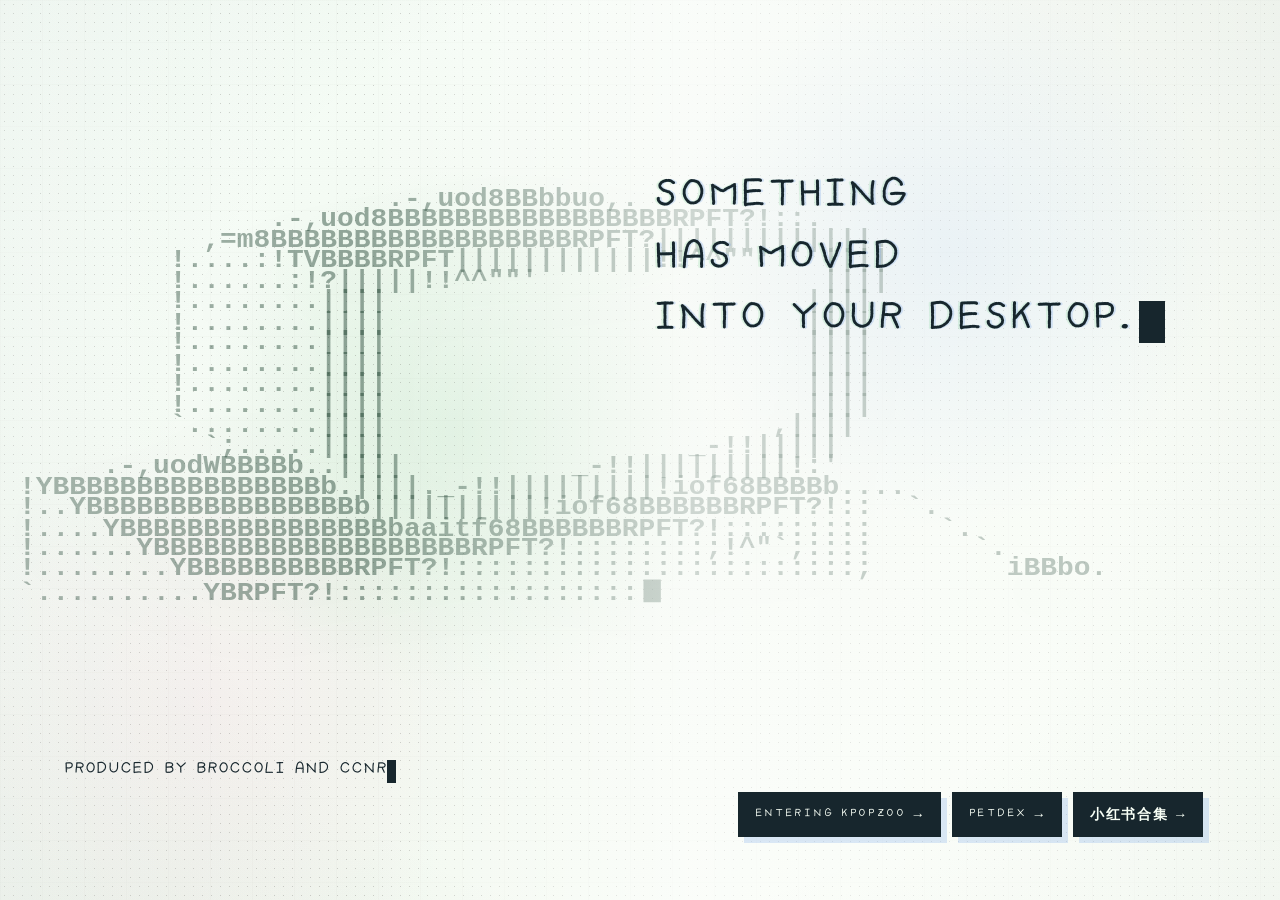
==== commit 071395c3: "修改视频时间" ====
--- a/index.html
+++ b/index.html
@@ -9,7 +9,7 @@
       content="KPOPZOO 桌宠合集下载页，集中下载 Windows 与 macOS 版本。"
     >
     <link rel="icon" href="favicon.svg" type="image/svg+xml">
-    <link rel="stylesheet" href="styles.css?v=20260812-feature-tip-1">
+    <link rel="stylesheet" href="styles.css?v=20260812-feature-tip-2">
   </head>
   <body>
     <header class="site-header">
@@ -48,7 +48,7 @@
       </div>
     </dialog>
 
-    <script src="app.js?v=20260812-feature-tip-1"></script>
+    <script src="app.js?v=20260812-feature-tip-2"></script>
   </body>
 </html>
 
--- a/styles.css
+++ b/styles.css
@@ -344,6 +344,42 @@
     0 0 0 0 rgba(51, 184, 120, 0.24),
     0 8px 18px rgba(31, 47, 56, 0.08);
   animation: featureButtonPulse 2400ms ease-in-out infinite;
+}
+
+body[data-view="groups"] .feature-nav-callout::before,
+body[data-view="groups"] .feature-nav-callout::after {
+  position: absolute;
+  left: 50%;
+  z-index: 2;
+  pointer-events: none;
+}
+
+body[data-view="groups"] .feature-nav-callout::before {
+  top: calc(100% + 0.25rem);
+  width: 0.65rem;
+  height: 0.65rem;
+  border-right: 2px solid #26a96c;
+  border-bottom: 2px solid #26a96c;
+  content: "";
+  transform: translateX(-50%) rotate(-135deg);
+  animation: featureGuideArrow 1800ms ease-in-out infinite;
+}
+
+body[data-view="groups"] .feature-nav-callout::after {
+  top: calc(100% + 0.85rem);
+  border: 1px solid color-mix(in srgb, #33b878, white 12%);
+  border-radius: 999px;
+  background: color-mix(in srgb, #e9fff4, white 12%);
+  color: #0b6e43;
+  box-shadow: 0 10px 22px rgba(31, 47, 56, 0.14);
+  content: "从这里体验相片装饰";
+  font-size: 0.72rem;
+  font-weight: 900;
+  line-height: 1;
+  padding: 0.38rem 0.58rem;
+  transform: translateX(-50%);
+  white-space: nowrap;
+  animation: featureGuideBubble 1800ms ease-in-out infinite;
 }
 
 .icon-button {
@@ -2187,6 +2223,30 @@
   }
 }
 
+@keyframes featureGuideArrow {
+  0%,
+  100% {
+    opacity: 0.68;
+    transform: translate(-50%, 0) rotate(-135deg);
+  }
+
+  50% {
+    opacity: 1;
+    transform: translate(-50%, 0.22rem) rotate(-135deg);
+  }
+}
+
+@keyframes featureGuideBubble {
+  0%,
+  100% {
+    transform: translate(-50%, 0);
+  }
+
+  50% {
+    transform: translate(-50%, 0.16rem);
+  }
+}
+
 @keyframes wallpaperPetWave {
   0%,
   100% {
@@ -2255,7 +2315,9 @@
 
 @media (prefers-reduced-motion: reduce) {
   .feature-nav-tip,
-  .nav-button-feature {
+  .nav-button-feature,
+  body[data-view="groups"] .feature-nav-callout::before,
+  body[data-view="groups"] .feature-nav-callout::after {
     animation: none;
   }
 }
@@ -2336,6 +2398,11 @@
     top: -0.62rem;
     font-size: 0.54rem;
     padding: 0.18rem 0.32rem;
+  }
+
+  body[data-view="groups"] .feature-nav-callout::after {
+    content: "体验相片装饰";
+    font-size: 0.64rem;
   }
 
   .home-view,
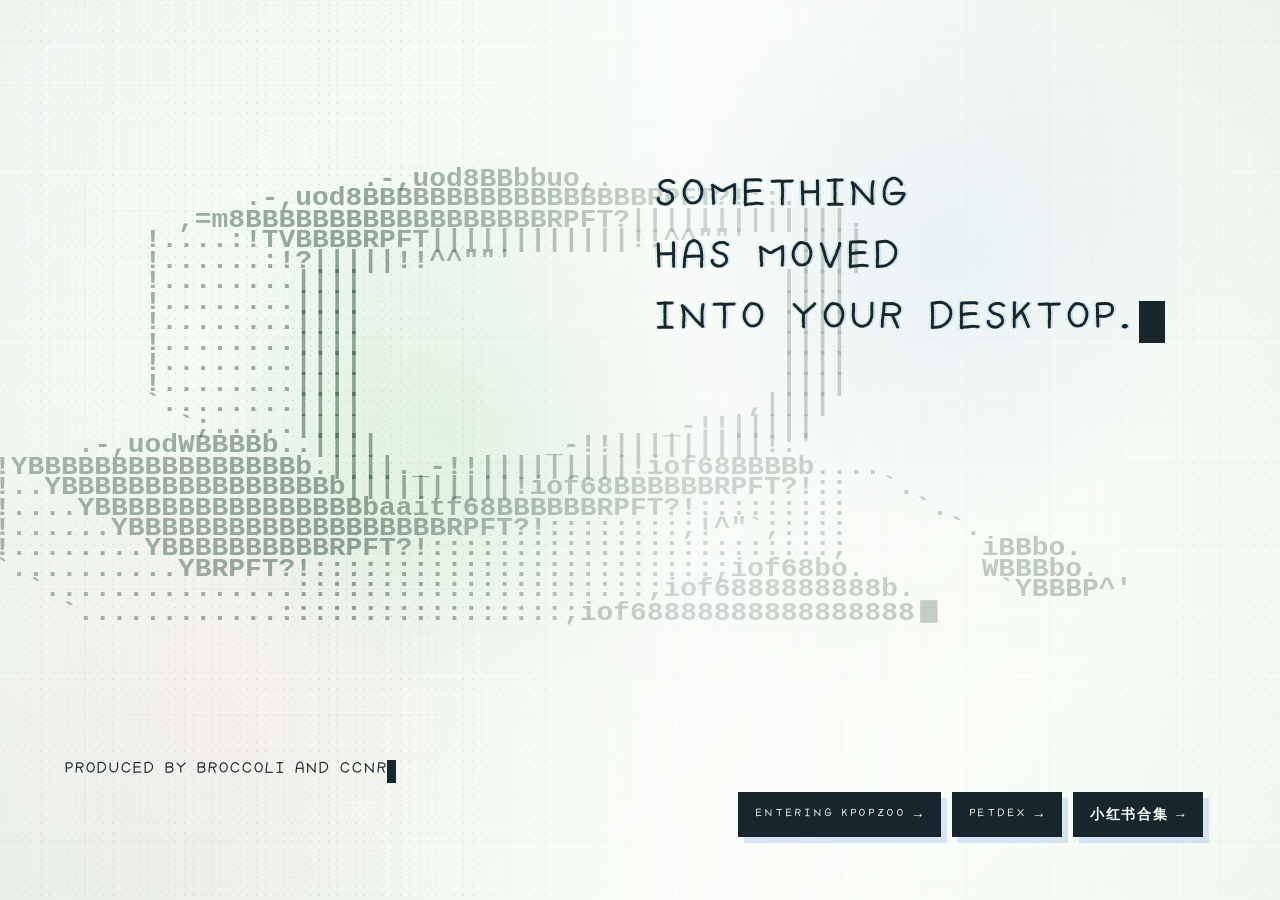
==== commit 5e14aba8: "移动按钮" ====
--- a/index.html
+++ b/index.html
@@ -9,7 +9,7 @@
       content="KPOPZOO 桌宠合集下载页，集中下载 Windows 与 macOS 版本。"
     >
     <link rel="icon" href="favicon.svg" type="image/svg+xml">
-    <link rel="stylesheet" href="styles.css?v=20260812-feature-tip-2">
+    <link rel="stylesheet" href="styles.css?v=20260813-mailbox-modal">
   </head>
   <body>
     <header class="site-header">
@@ -21,11 +21,7 @@
         </span>
       </a>
       <nav class="top-nav" aria-label="页面导航">
-        <span class="feature-nav-callout">
-          <span class="feature-nav-tip">体验新功能</span>
-          <button class="nav-button nav-button-feature" type="button" data-route="#/diypic">用宠物装饰你的相片</button>
-        </span>
-        <button class="nav-button" type="button" id="privacyButton">素材</button>
+        <button class="nav-button" type="button" id="mailboxButton">留言板</button>
       </nav>
     </header>
 
@@ -37,6 +33,7 @@
         <button class="dialog-close" type="button" id="dialogClose" aria-label="关闭弹窗">×</button>
         <p class="dialog-title" id="dialogTitle">提示</p>
         <p class="dialog-body" id="dialogBody">请查看说明。</p>
+        <div class="dialog-actions" id="dialogActions"></div>
       </div>
     </dialog>
 
@@ -48,7 +45,7 @@
       </div>
     </dialog>
 
-    <script src="app.js?v=20260812-feature-tip-2"></script>
+    <script src="app.js?v=20260813-mailbox-modal"></script>
   </body>
 </html>
 
--- a/styles.css
+++ b/styles.css
@@ -2062,6 +2062,22 @@
   line-height: 1.75;
 }
 
+.dialog-actions {
+  display: flex;
+  justify-content: flex-end;
+  margin-top: 1.2rem;
+}
+
+.dialog-confirm {
+  min-width: 6.5rem;
+  border: 1px solid var(--page-text);
+  border-radius: 999px;
+  background: var(--page-text);
+  color: var(--surface);
+  font-weight: 900;
+  padding: 0.72rem 1.2rem;
+}
+
 .usage-dialog-body {
   margin-top: 0.75rem;
   overflow: auto;
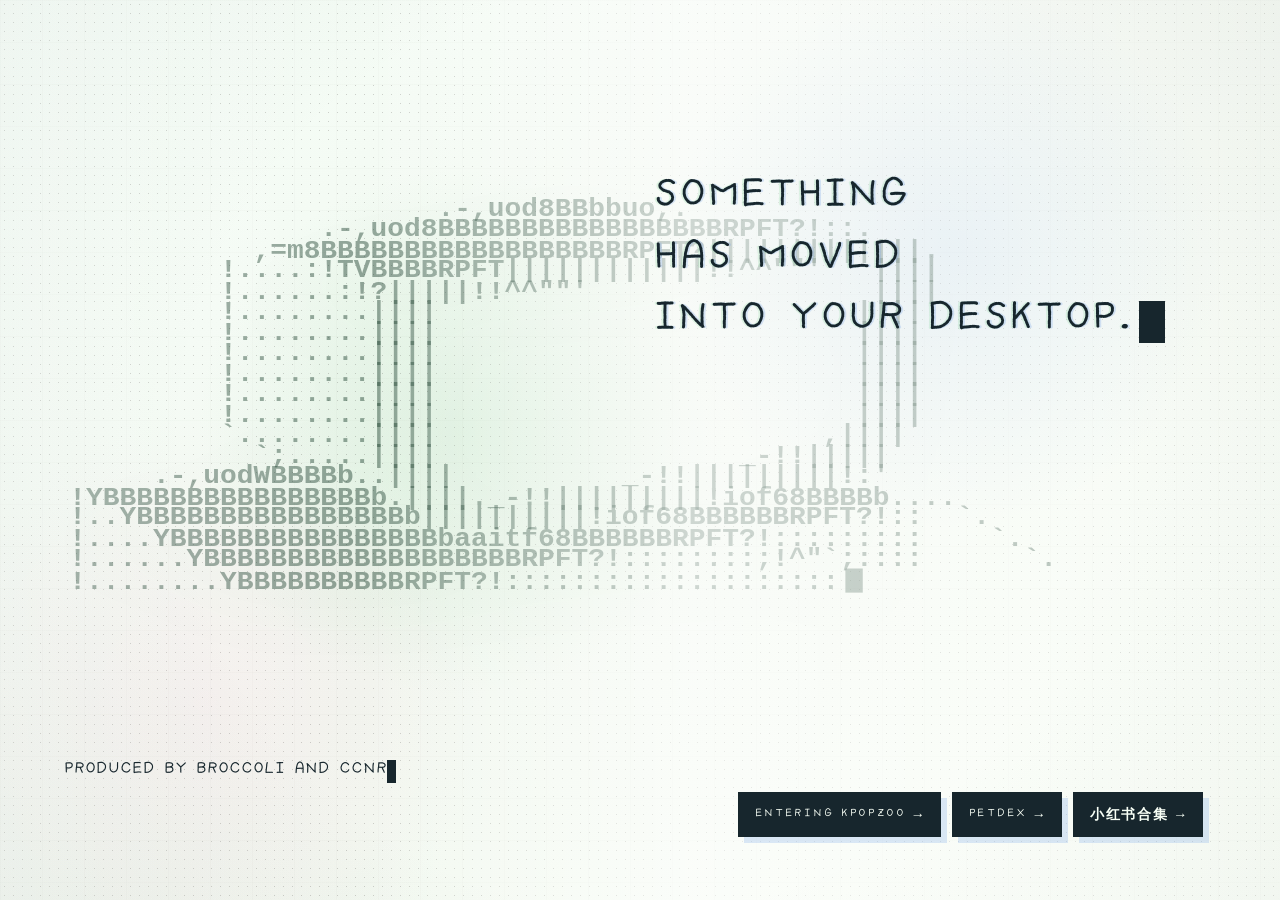
==== commit 3ce43f90: "修复按钮" ====
--- a/index.html
+++ b/index.html
@@ -21,6 +21,11 @@
         </span>
       </a>
       <nav class="top-nav" aria-label="页面导航">
+        <span class="feature-nav-callout">
+          <span class="feature-nav-tip">体验新功能</span>
+          <button class="nav-button nav-button-feature" type="button" data-route="#/diypic">用宠物装饰你的相片</button>
+        </span>
+        <button class="nav-button" type="button" id="privacyButton">素材</button>
         <button class="nav-button" type="button" id="mailboxButton">留言板</button>
       </nav>
     </header>
